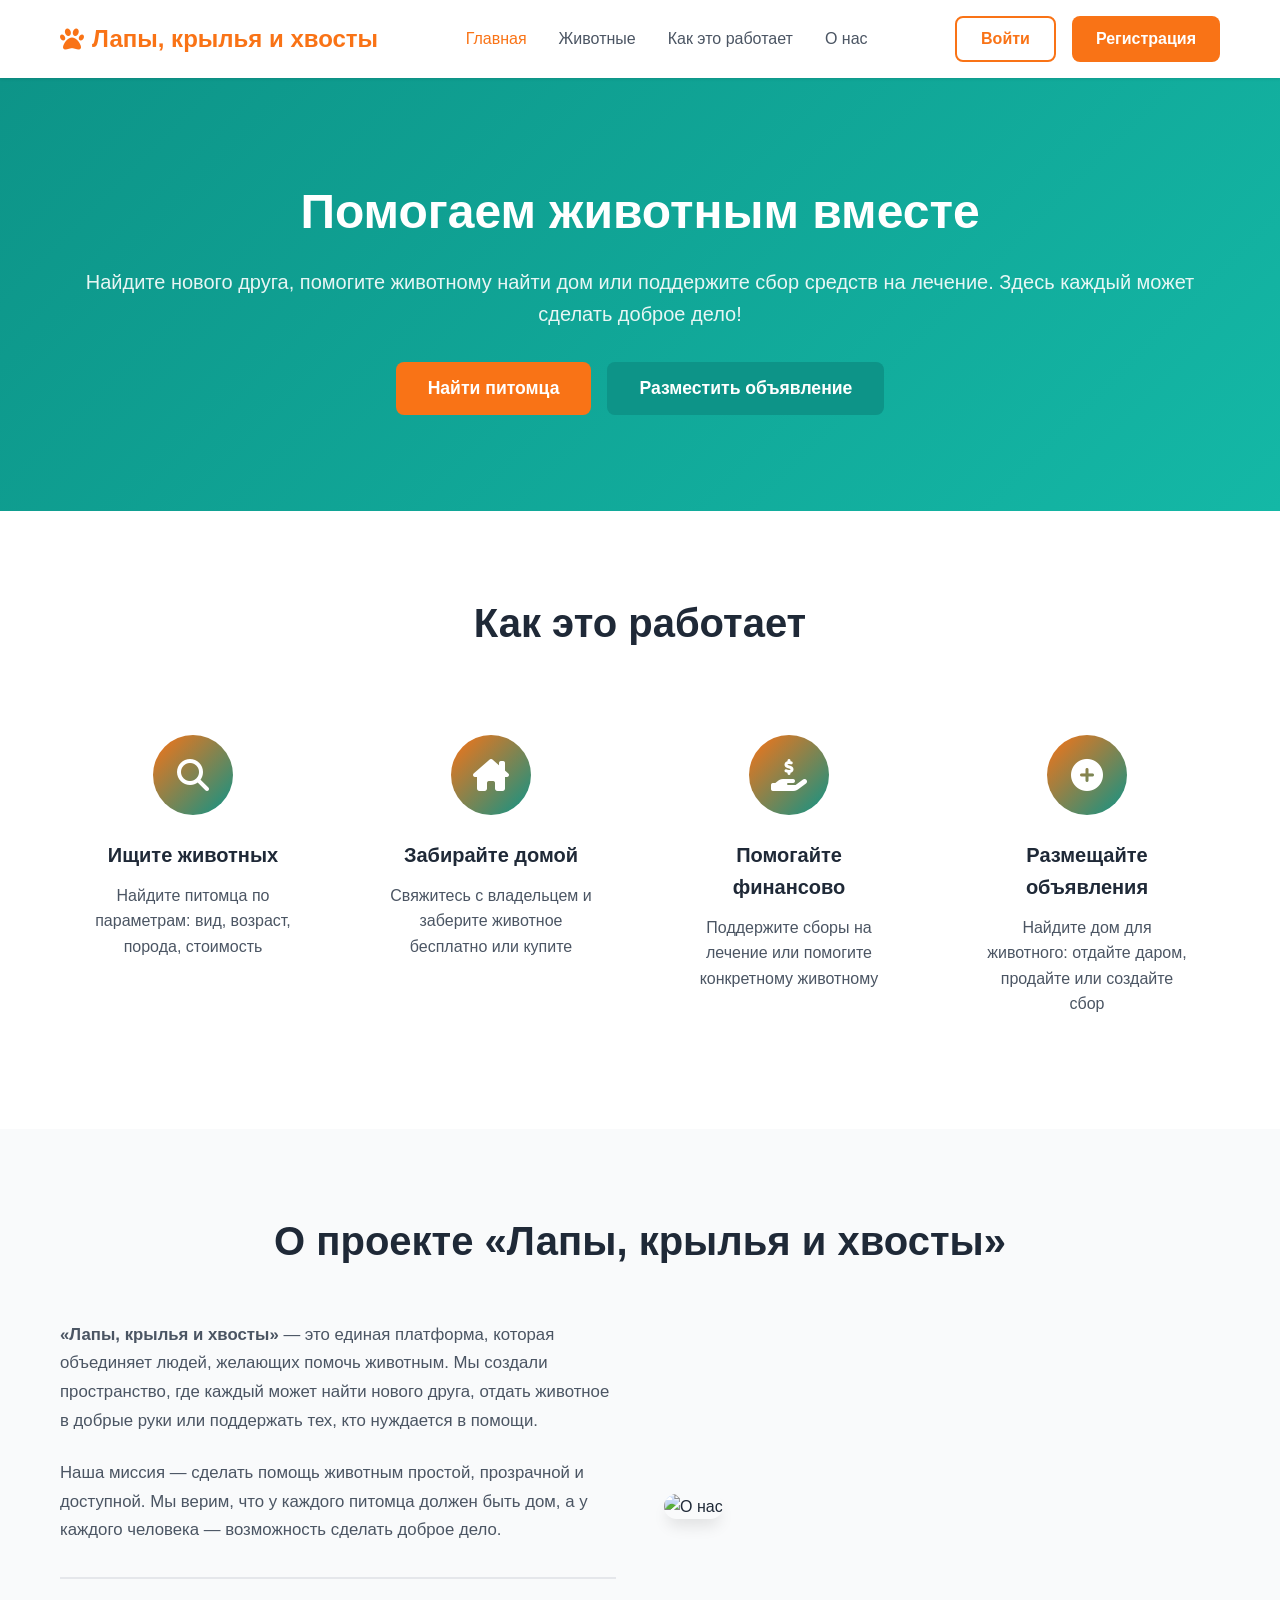
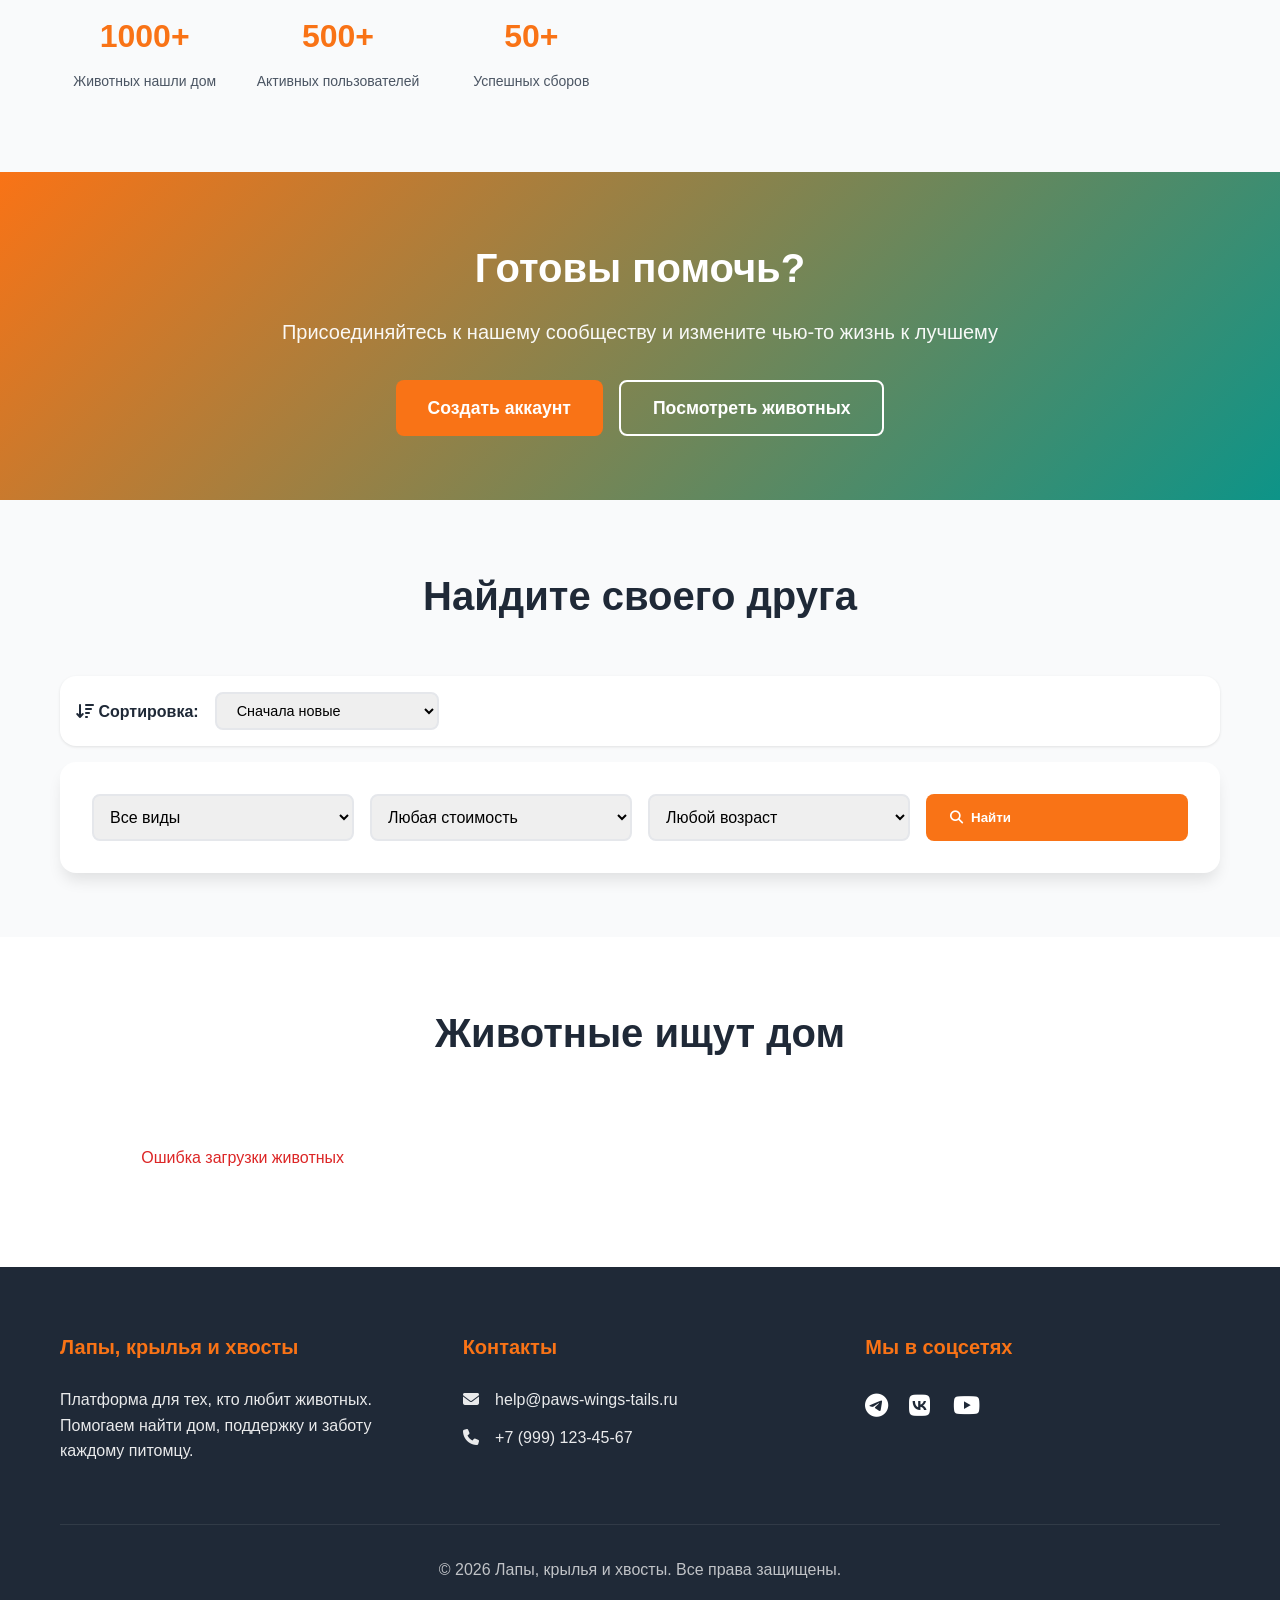
==== frontend/index.html @ 2840087b "4.0" ====
<!DOCTYPE html>
<html lang="ru">
<head>
    <meta charset="UTF-8">
    <meta name="viewport" content="width=device-width, initial-scale=1.0">
    <title>Лапы, крылья и хвосты — Помогаем животным вместе</title>
    <link rel="stylesheet" href="css/style.css">
    <link rel="stylesheet" href="https://cdnjs.cloudflare.com/ajax/libs/font-awesome/6.4.0/css/all.min.css">
</head>
<body>
    <!-- Навигация -->
<!-- Навигация -->
<nav class="navbar">
    <div class="container nav-container">
        <a href="index.html" class="logo">
            <i class="fa-solid fa-paw"></i>
            <span>Лапы, крылья и хвосты</span>
        </a>
        
        <div class="nav-links">
            <a href="#home" class="active">Главная</a>
            <a href="#animals">Животные</a>
            <a href="#how-it-works">Как это работает</a>
            <a href="#about">О нас</a>
        </div>
        
        <div class="nav-actions" id="navActions">
            <!-- Заполняется через JS в зависимости от авторизации -->
        </div>
        
        <button class="burger-menu" id="burgerMenu" onclick="toggleMobileNav()">
            <span></span>
            <span></span>
            <span></span>
        </button>
    </div>
    
    <!-- Мобильное меню -->
    <div class="mobile-nav" id="mobileNav">
        <a href="#home" onclick="closeMobileNav()">Главная</a>
        <a href="#animals" onclick="closeMobileNav()">Животные</a>
        <a href="#how-it-works" onclick="closeMobileNav()">Как это работает</a>
        <a href="#about" onclick="closeMobileNav()">О нас</a>
        <div id="mobileNavActions">
            <!-- Заполняется через JS -->
        </div>
    </div>
</nav>

    <!-- Hero секция -->
    <header class="hero" id="home">
        <div class="container">
            <div class="hero-content">
                <h1>Помогаем животным вместе</h1>
                <p>Найдите нового друга, помогите животному найти дом или поддержите сбор средств на лечение. Здесь каждый может сделать доброе дело!</p>
                <div class="hero-buttons">
                    <a href="#animals" class="btn btn-primary btn-lg">Найти питомца</a>
                    <a href="dashboard.html" class="btn btn-secondary btn-lg">Разместить объявление</a>
                </div>
            </div>
        </div>
    </header>

    <!-- Как это работает -->
        <!-- Как это работает -->
    <section class="how-it-works" id="how-it-works">
        <div class="container">
            <h2 class="section-title">Как это работает</h2>
            <div class="features-grid">
                <div class="feature-card">
                    <div class="feature-icon">
                        <i class="fa-solid fa-magnifying-glass"></i>
                    </div>
                    <h3>Ищите животных</h3>
                    <p>Найдите питомца по параметрам: вид, возраст, порода, стоимость</p>
                </div>
                <div class="feature-card">
                    <div class="feature-icon">
                        <i class="fa-solid fa-house-chimney"></i>
                    </div>
                    <h3>Забирайте домой</h3>
                    <p>Свяжитесь с владельцем и заберите животное бесплатно или купите</p>
                </div>
                <div class="feature-card">
                    <div class="feature-icon">
                        <i class="fa-solid fa-hand-holding-dollar"></i>
                    </div>
                    <h3>Помогайте финансово</h3>
                    <p>Поддержите сборы на лечение или помогите конкретному животному</p>
                </div>
                <div class="feature-card">
                    <div class="feature-icon">
                        <i class="fa-solid fa-circle-plus"></i>
                    </div>
                    <h3>Размещайте объявления</h3>
                    <p>Найдите дом для животного: отдайте даром, продайте или создайте сбор</p>
                </div>
            </div>
        </div>
    </section>

    <!-- Секция "О нас" -->
    <section class="about-section" id="about">
        <div class="container">
            <h2 class="section-title">О проекте «Лапы, крылья и хвосты»</h2>
            <div class="about-content">
                <div class="about-text">
                    <p>
                        <strong>«Лапы, крылья и хвосты»</strong> — это единая платформа, которая объединяет 
                        людей, желающих помочь животным. Мы создали пространство, где каждый может найти 
                        нового друга, отдать животное в добрые руки или поддержать тех, кто нуждается в помощи.
                    </p>
                    <p>
                        Наша миссия — сделать помощь животным простой, прозрачной и доступной. 
                        Мы верим, что у каждого питомца должен быть дом, а у каждого человека — 
                        возможность сделать доброе дело.
                    </p>
                    <div class="about-stats">
                        <div class="stat-item">
                            <div class="stat-number">1000+</div>
                            <div class="stat-label">Животных нашли дом</div>
                        </div>
                        <div class="stat-item">
                            <div class="stat-number">500+</div>
                            <div class="stat-label">Активных пользователей</div>
                        </div>
                        <div class="stat-item">
                            <div class="stat-number">50+</div>
                            <div class="stat-label">Успешных сборов</div>
                        </div>
                    </div>
                </div>
                <div class="about-image">
                    <img src="https://images.unsplash.com/photo-1450778869180-41d0601e046e?auto=format&fit=crop&w=600&q=80" alt="О нас">
                </div>
            </div>
        </div>
    </section>

    <!-- Секция призыва к действию -->
    <section class="cta-section">
        <div class="container">
            <h2>Готовы помочь?</h2>
            <p>Присоединяйтесь к нашему сообществу и измените чью-то жизнь к лучшему</p>
            <div class="cta-buttons">
                <a href="register.html" class="btn btn-primary btn-lg">Создать аккаунт</a>
                <a href="#animals" class="btn btn-outline btn-lg" style="border-color: white; color: white;">Посмотреть животных</a>
            </div>
        </div>
    </section>

    <!-- Поиск и фильтрация -->
        <!-- Поиск и фильтрация -->
    <section class="search-section">
        <div class="container">
            <h2 class="section-title">Найдите своего друга</h2>
            
            <!-- Сортировка -->
            <div class="sort-controls" style="background: white; padding: 1rem; border-radius: 1rem; box-shadow: var(--shadow); margin-bottom: 1rem;">
                <label for="animalSort"><i class="fa-solid fa-arrow-down-wide-short"></i> Сортировка:</label>
                <select id="animalSort" onchange="handleSortChange(event)">
                    <option value="newest">Сначала новые</option>
                    <option value="oldest">Сначала старые</option>
                    <option value="cheap">Сначала дешёвые</option>
                    <option value="expensive">Сначала дорогие</option>
                    <option value="young">Сначала молодые</option>
                    <option value="old">Сначала взрослые</option>
                    <option value="free">Только бесплатные</option>
                    <option value="sterilized">Только стерилизованные</option>
                </select>
            </div>
            
            <div class="search-box">
                <select id="animalType" class="form-control">
                    <option value="">Все виды</option>
                    <option value="Cat">Кошки</option>
                    <option value="Dog">Собаки</option>
                    <option value="Bird">Птицы</option>
                    <option value="Other">Другие</option>
                </select>
                <select id="animalPurpose" class="form-control">
                    <option value="">Любая стоимость</option>
                    <option value="free">Бесплатно</option>
                    <option value="sale">Продажа</option>
                </select>
                <select id="animalAge" class="form-control">
                    <option value="">Любой возраст</option>
                    <option value="0">До 1 года</option>
                    <option value="1">1-3 года</option>
                    <option value="3">3-7 лет</option>
                    <option value="7">Старше 7 лет</option>
                </select>
                <button onclick="filterAnimals()" class="btn btn-primary">
                    <i class="fa-solid fa-search"></i> Найти
                </button>
            </div>
        </div>
    </section>

    <!-- Каталог животных -->
    <section class="animals-section" id="animals">
        <div class="container">
            <h2 class="section-title">Животные ищут дом</h2>
            <div id="animalsGrid" class="animals-grid">
                <!-- Карточки будут добавлены через JS -->
            </div>
        </div>
    </section>

    <!-- Футер -->
    <footer class="footer" id="about">
        <div class="container">
            <div class="footer-grid">
                <div class="footer-col">
                    <h3>Лапы, крылья и хвосты</h3>
                    <p>Платформа для тех, кто любит животных. Помогаем найти дом, поддержку и заботу каждому питомцу.</p>
                </div>
                <div class="footer-col">
                    <h3>Контакты</h3>
                    <p><i class="fa-solid fa-envelope"></i> help@paws-wings-tails.ru</p>
                    <p><i class="fa-solid fa-phone"></i> +7 (999) 123-45-67</p>
                </div>
                <div class="footer-col">
                    <h3>Мы в соцсетях</h3>
                    <div class="social-links">
                        <a href="#"><i class="fa-brands fa-telegram"></i></a>
                        <a href="#"><i class="fa-brands fa-vk"></i></a>
                        <a href="#"><i class="fa-brands fa-youtube"></i></a>
                    </div>
                </div>
            </div>
            <div class="footer-bottom">
                <p>&copy; 2026 Лапы, крылья и хвосты. Все права защищены.</p>
            </div>
        </div>
    </footer>

    
    
    <!-- Модальное окно детальной карточки животного -->
<div id="animalModal" class="modal-overlay">
    <div class="modal-content" id="animalModalContent">
        <!-- Контент генерируется через JS -->
    </div>
</div>

    <script src="js/api.js"></script>
    <script src="js/app.js"></script>
</body>
</html>
---- frontend/css/style.css ----
/* Базовые стили */
* {
    margin: 0;
    padding: 0;
    box-sizing: border-box;
}

:root {
    --primary: #f97316;
    --primary-dark: #ea580c;
    --secondary: #0d9488;
    --secondary-dark: #0f766e;
    --gray-50: #f9fafb;
    --gray-100: #f3f4f6;
    --gray-200: #e5e7eb;
    --gray-600: #4b5563;
    --gray-800: #1f2937;
    --shadow: 0 1px 3px rgba(0,0,0,0.1);
    --shadow-lg: 0 10px 15px -3px rgba(0,0,0,0.1);
}

body {
    font-family: -apple-system, BlinkMacSystemFont, 'Segoe UI', Roboto, sans-serif;
    color: var(--gray-800);
    line-height: 1.6;
}

.container {
    max-width: 1200px;
    margin: 0 auto;
    padding: 0 20px;
}

/* Навигация */
.navbar {
    background: white;
    box-shadow: var(--shadow);
    position: sticky;
    top: 0;
    z-index: 100;
}

.nav-container {
    display: flex;
    justify-content: space-between;
    align-items: center;
    padding: 1rem 20px;
}

.logo {
    display: flex;
    align-items: center;
    gap: 0.5rem;
    font-size: 1.5rem;
    font-weight: bold;
    color: var(--primary);
    text-decoration: none;
    transition: opacity 0.3s;
}

.logo:hover {
    opacity: 0.8;
}

.nav-links {
    display: flex;
    gap: 2rem;
}

.nav-links a {
    text-decoration: none;
    color: var(--gray-600);
    font-weight: 500;
    transition: color 0.3s;
}

.nav-links a:hover,
.nav-links a.active {
    color: var(--primary);
}

.nav-actions {
    display: flex;
    gap: 1rem;
}

/* Кнопки */
.btn {
    padding: 0.5rem 1.5rem;
    border-radius: 0.5rem;
    font-weight: 600;
    text-decoration: none;
    border: none;
    cursor: pointer;
    transition: all 0.3s;
    display: inline-flex;
    align-items: center;
    gap: 0.5rem;
}

.btn-primary {
    background: var(--primary);
    color: white;
}

.btn-primary:hover {
    background: var(--primary-dark);
    transform: translateY(-1px);
}

.btn-secondary {
    background: var(--secondary);
    color: white;
}

.btn-secondary:hover {
    background: var(--secondary-dark);
}

.btn-outline {
    background: transparent;
    border: 2px solid var(--primary);
    color: var(--primary);
}

.btn-outline:hover {
    background: var(--primary);
    color: white;
}

.btn-lg {
    padding: 0.75rem 2rem;
    font-size: 1.1rem;
}

/* Hero секция */
.hero {
    background: linear-gradient(135deg, var(--secondary) 0%, #14b8a6 100%);
    color: white;
    padding: 6rem 0;
    text-align: center;
}

.hero h1 {
    font-size: 3rem;
    margin-bottom: 1rem;
    font-weight: 800;
}

.hero p {
    font-size: 1.25rem;
    margin-bottom: 2rem;
    opacity: 0.9;
}

.hero-buttons {
    display: flex;
    gap: 1rem;
    justify-content: center;
}

/* Как это работает */
.how-it-works {
    padding: 5rem 0;
    background: white;
}

.section-title {
    text-align: center;
    font-size: 2.5rem;
    margin-bottom: 3rem;
    color: var(--gray-800);
}

.features-grid {
    display: grid;
    grid-template-columns: repeat(auto-fit, minmax(250px, 1fr));
    gap: 2rem;
    margin-top: 3rem;
}

.feature-card {
    text-align: center;
    padding: 2rem;
    border-radius: 1rem;
    transition: transform 0.3s, box-shadow 0.3s;
}

.feature-card:hover {
    transform: translateY(-5px);
    box-shadow: var(--shadow-lg);
}

.feature-icon {
    width: 80px;
    height: 80px;
    background: linear-gradient(135deg, var(--primary) 0%, var(--secondary) 100%);
    border-radius: 50%;
    display: flex;
    align-items: center;
    justify-content: center;
    margin: 0 auto 1.5rem;
    color: white;
    font-size: 2rem;
}

.feature-card h3 {
    font-size: 1.25rem;
    margin-bottom: 0.75rem;
    color: var(--gray-800);
}

.feature-card p {
    color: var(--gray-600);
    line-height: 1.6;
}

/* Поиск */
.search-section {
    background: var(--gray-50);
    padding: 4rem 0;
}

.search-box {
    background: white;
    padding: 2rem;
    border-radius: 1rem;
    box-shadow: var(--shadow-lg);
    display: grid;
    grid-template-columns: repeat(auto-fit, minmax(200px, 1fr));
    gap: 1rem;
}

.form-control {
    padding: 0.75rem;
    border: 2px solid var(--gray-200);
    border-radius: 0.5rem;
    font-size: 1rem;
    outline: none;
    transition: border-color 0.3s;
}

.form-control:focus {
    border-color: var(--primary);
}

/* Каталог животных */
.animals-section {
    padding: 4rem 0;
    background: white;
}

.animals-grid {
    display: grid;
    grid-template-columns: repeat(auto-fill, minmax(300px, 1fr));
    gap: 2rem;
}

.animal-card {
    background: white;
    border-radius: 1rem;
    overflow: hidden;
    box-shadow: var(--shadow);
    transition: transform 0.3s, box-shadow 0.3s;
    cursor: pointer;
}

.animal-card:hover {
    transform: translateY(-5px);
    box-shadow: var(--shadow-lg);
}

.animal-image {
    width: 100%;
    height: 250px;
    object-fit: cover;
}

.animal-info {
    padding: 1.5rem;
}

.animal-header {
    display: flex;
    justify-content: space-between;
    align-items: start;
    margin-bottom: 0.5rem;
}

.animal-name {
    font-size: 1.5rem;
    font-weight: bold;
}

.animal-badge {
    background: var(--secondary);
    color: white;
    padding: 0.25rem 0.75rem;
    border-radius: 1rem;
    font-size: 0.875rem;
    font-weight: 600;
}

.animal-meta {
    color: var(--gray-600);
    margin-bottom: 0.5rem;
}

.animal-location {
    color: var(--gray-600);
    font-size: 0.875rem;
    margin: 0.5rem 0;
}

.animal-location i {
    margin-right: 0.25rem;
}

.animal-desc {
    color: var(--gray-600);
    margin-bottom: 1rem;
    line-height: 1.5;
}

.animal-actions {
    display: grid;
    grid-template-columns: 1fr 1fr;
    gap: 0.75rem;
}

.btn-adopt {
    background: var(--secondary);
    color: white;
    padding: 0.75rem;
    border: none;
    border-radius: 0.5rem;
    font-weight: 600;
    cursor: pointer;
    transition: background 0.3s;
    display: flex;
    align-items: center;
    justify-content: center;
    gap: 0.5rem;
}

.btn-adopt:hover {
    background: var(--secondary-dark);
}

.btn-donate {
    background: var(--gray-100);
    color: var(--gray-600);
    border: none;
    padding: 0.75rem;
    border-radius: 0.5rem;
    font-weight: 600;
    cursor: pointer;
    transition: all 0.3s;
    display: flex;
    align-items: center;
    justify-content: center;
}

.btn-donate:hover {
    background: #fee2e2;
    color: #dc2626;
}

/* Бейджи целей */
.purpose-badge {
    display: inline-block;
    padding: 0.375rem 0.875rem;
    border-radius: 1rem;
    font-size: 0.875rem;
    font-weight: 600;
    margin-top: 0.5rem;
}

.purpose-free {
    background: #d1fae5;
    color: #065f46;
}

.purpose-sale {
    background: #dbeafe;
    color: #1e40af;
}

.purpose-fundraising {
    background: #fef3c7;
    color: #92400e;
}

/* Футер */
.footer {
    background: var(--gray-800);
    color: white;
    padding: 4rem 0 2rem;
}

.footer-grid {
    display: grid;
    grid-template-columns: repeat(auto-fit, minmax(250px, 1fr));
    gap: 3rem;
    margin-bottom: 3rem;
}

.footer h3 {
    margin-bottom: 1.5rem;
    color: var(--primary);
    font-size: 1.25rem;
}

.footer p {
    margin-bottom: 0.75rem;
    opacity: 0.9;
    line-height: 1.6;
}

.footer i {
    margin-right: 0.5rem;
    width: 20px;
}

.social-links {
    display: flex;
    gap: 1rem;
}

.social-links a {
    color: white;
    font-size: 1.5rem;
    transition: color 0.3s, transform 0.3s;
}

.social-links a:hover {
    color: var(--primary);
    transform: translateY(-3px);
}

.footer-bottom {
    text-align: center;
    padding-top: 2rem;
    border-top: 1px solid rgba(255, 255, 255, 0.1);
    opacity: 0.8;
}

/* Dashboard стили */
.dashboard-body {
    background: var(--gray-100);
    height: 100vh;
    overflow: hidden;
}

.dashboard-container {
    display: flex;
    height: 100vh;
}

/* Sidebar */
.sidebar {
    width: 280px;
    background: white;
    box-shadow: var(--shadow);
    display: flex;
    flex-direction: column;
    flex-shrink: 0;
}

.sidebar-header {
    display: flex;
    align-items: center;
    gap: 0.75rem;
    font-size: 1.25rem;
    font-weight: bold;
    color: var(--primary);
    text-decoration: none;
    padding: 1.5rem;
    border-bottom: 2px solid var(--gray-100);
    transition: opacity 0.3s;
}

.sidebar-header:hover {
    opacity: 0.8;
}

.sidebar-nav {
    flex: 1;
    padding: 1rem;
    overflow-y: auto;
}

.nav-item {
    display: flex;
    align-items: center;
    gap: 0.75rem;
    padding: 0.875rem 1rem;
    margin-bottom: 0.5rem;
    border-radius: 0.5rem;
    cursor: pointer;
    transition: all 0.3s;
    text-decoration: none;
    color: var(--gray-600);
    font-weight: 500;
}

.nav-item:hover {
    background: var(--gray-100);
    color: var(--gray-800);
}

.nav-item.active {
    background: var(--primary);
    color: white;
}

.nav-item i {
    width: 24px;
    text-align: center;
}

.sidebar-footer {
    padding: 1rem;
    border-top: 1px solid var(--gray-200);
    background: var(--gray-50);
}

.user-info {
    display: flex;
    align-items: center;
    gap: 0.75rem;
}

.avatar {
    width: 40px;
    height: 40px;
    border-radius: 50%;
    background: var(--primary);
    color: white;
    display: flex;
    align-items: center;
    justify-content: center;
    font-weight: bold;
    font-size: 0.875rem;
}

.user-details {
    flex: 1;
}

.user-name {
    font-weight: 600;
    font-size: 0.875rem;
}

.user-role {
    font-size: 0.75rem;
    color: var(--gray-600);
}

/* Main content */
.main-content {
    flex: 1;
    display: flex;
    flex-direction: column;
    overflow: hidden;
}

.top-bar {
    background: white;
    padding: 1.5rem 2rem;
    box-shadow: var(--shadow);
    display: flex;
    justify-content: space-between;
    align-items: center;
    flex-shrink: 0;
}

.page-title {
    font-size: 1.875rem;
    font-weight: bold;
}

.top-actions {
    display: flex;
    align-items: center;
    gap: 1rem;
}

.icon-btn {
    position: relative;
    background: none;
    border: none;
    font-size: 1.25rem;
    color: var(--gray-600);
    cursor: pointer;
    padding: 0.5rem;
    border-radius: 0.5rem;
    transition: all 0.3s;
}

.icon-btn:hover {
    background: var(--gray-100);
    color: var(--primary);
}

.badge {
    position: absolute;
    top: 0;
    right: 0;
    background: red;
    color: white;
    font-size: 0.625rem;
    padding: 0.125rem 0.375rem;
    border-radius: 1rem;
    font-weight: bold;
}

.content {
    flex: 1;
    overflow-y: auto;
    padding: 2rem;
}

/* Карточки статистики */
.stats-grid {
    display: grid;
    grid-template-columns: repeat(auto-fit, minmax(250px, 1fr));
    gap: 1.5rem;
    margin-bottom: 2rem;
}

.stat-card {
    background: white;
    padding: 1.5rem;
    border-radius: 1rem;
    box-shadow: var(--shadow);
    border-left: 4px solid var(--primary);
}

.stat-card h3 {
    color: var(--gray-600);
    font-size: 0.875rem;
    margin-bottom: 0.5rem;
}

.stat-card .value {
    font-size: 2rem;
    font-weight: bold;
    color: var(--gray-800);
}

/* Карточки */
.card {
    background: white;
    border-radius: 1rem;
    box-shadow: var(--shadow);
    padding: 1.5rem;
    margin-bottom: 1.5rem;
}

.card-title {
    font-size: 1.25rem;
    font-weight: bold;
    margin-bottom: 1rem;
}

/* Таблицы */
.table {
    width: 100%;
    border-collapse: collapse;
}

.table th,
.table td {
    padding: 1rem;
    text-align: left;
    border-bottom: 1px solid var(--gray-200);
}

.table th {
    background: var(--gray-50);
    font-weight: 600;
    color: var(--gray-600);
    font-size: 0.875rem;
    text-transform: uppercase;
}

.table tr:hover {
    background: var(--gray-50);
}

.table-responsive {
    overflow-x: auto;
}

/* Бейджи статусов */
.badge-success {
    background: #d1fae5;
    color: #065f46;
    padding: 0.25rem 0.75rem;
    border-radius: 1rem;
    font-size: 0.875rem;
    font-weight: 600;
}

.badge-warning {
    background: #fef3c7;
    color: #92400e;
    padding: 0.25rem 0.75rem;
    border-radius: 1rem;
    font-size: 0.875rem;
    font-weight: 600;
}

.badge-info {
    background: #dbeafe;
    color: #1e40af;
    padding: 0.25rem 0.75rem;
    border-radius: 1rem;
    font-size: 0.875rem;
    font-weight: 600;
}

.badge-error {
    background: #fee2e2;
    color: #dc2626;
    padding: 0.25rem 0.75rem;
    border-radius: 1rem;
    font-size: 0.875rem;
    font-weight: 600;
}

.badge-secondary {
    background: #e5e7eb;
    color: #374151;
    padding: 0.25rem 0.75rem;
    border-radius: 1rem;
    font-size: 0.875rem;
    font-weight: 600;
}

/* Быстрые действия */
.quick-action-card {
    background: var(--gray-50);
    padding: 1.5rem;
    border-radius: 0.75rem;
    text-align: center;
    cursor: pointer;
    transition: all 0.3s;
    border: 2px solid transparent;
}

.quick-action-card:hover {
    background: white;
    border-color: var(--primary);
    transform: translateY(-2px);
    box-shadow: var(--shadow-lg);
}

.quick-action-card h3 {
    margin: 0.75rem 0 0.25rem;
    color: var(--gray-800);
}

.quick-action-card p {
    color: var(--gray-600);
    font-size: 0.875rem;
    margin: 0;
}

/* Модальное окно карточки животного */
.modal-overlay {
    position: fixed;
    top: 0;
    left: 0;
    right: 0;
    bottom: 0;
    background: rgba(0, 0, 0, 0.7);
    display: flex;
    align-items: center;
    justify-content: center;
    z-index: 1000;
    padding: 2rem;
    opacity: 0;
    visibility: hidden;
    transition: all 0.3s;
}

.modal-overlay.active {
    opacity: 1;
    visibility: visible;
}

.modal-content {
    background: white;
    border-radius: 1rem;
    max-width: 900px;
    width: 100%;
    max-height: 90vh;
    overflow-y: auto;
    position: relative;
    transform: scale(0.9);
    transition: transform 0.3s;
}

.modal-overlay.active .modal-content {
    transform: scale(1);
}

.modal-close {
    position: absolute;
    top: 1rem;
    right: 1rem;
    width: 40px;
    height: 40px;
    background: white;
    border: none;
    border-radius: 50%;
    font-size: 1.5rem;
    cursor: pointer;
    display: flex;
    align-items: center;
    justify-content: center;
    box-shadow: var(--shadow);
    z-index: 10;
    transition: all 0.3s;
}

.modal-close:hover {
    background: var(--gray-100);
    transform: rotate(90deg);
}

.animal-detail {
    display: grid;
    grid-template-columns: 1fr 1fr;
    gap: 0;
}

.animal-detail-image {
    position: relative;
    min-height: 500px;
}

.animal-detail-image img {
    width: 100%;
    height: 100%;
    object-fit: cover;
    border-radius: 1rem 0 0 1rem;
}

.animal-detail-purpose {
    position: absolute;
    top: 1.5rem;
    left: 1.5rem;
}

.animal-detail-info {
    padding: 2rem;
    display: flex;
    flex-direction: column;
}

.animal-detail-header {
    margin-bottom: 1.5rem;
}

.animal-detail-name {
    font-size: 2rem;
    font-weight: bold;
    margin-bottom: 0.5rem;
    color: var(--gray-800);
}

.animal-detail-meta {
    display: flex;
    flex-wrap: wrap;
    gap: 1rem;
    margin-bottom: 1rem;
}

.animal-detail-meta-item {
    display: flex;
    align-items: center;
    gap: 0.5rem;
    color: var(--gray-600);
    font-size: 0.95rem;
}

.animal-detail-meta-item i {
    color: var(--primary);
}

.animal-detail-section {
    margin-bottom: 1.5rem;
}

.animal-detail-section h3 {
    font-size: 1.125rem;
    font-weight: 600;
    margin-bottom: 0.75rem;
    color: var(--gray-800);
    display: flex;
    align-items: center;
    gap: 0.5rem;
}

.animal-detail-section h3 i {
    color: var(--primary);
}

.animal-detail-description {
    color: var(--gray-600);
    line-height: 1.7;
    font-size: 0.95rem;
}

.animal-detail-features {
    display: flex;
    flex-wrap: wrap;
    gap: 0.75rem;
}

.animal-detail-features .feature-item {
    flex: 1;
    min-width: 200px;
    display: flex;
    align-items: center;
    gap: 0.75rem;
    padding: 0.75rem;
    background: var(--gray-50);
    border-radius: 0.5rem;
    font-size: 0.875rem;
}

.feature-item i {
    color: var(--secondary);
    font-size: 1.25rem;
}

.feature-item .feature-label {
    color: var(--gray-600);
    font-size: 0.75rem;
}

.feature-item .feature-value {
    font-weight: 600;
    color: var(--gray-800);
}

.animal-detail-owner {
    background: var(--gray-50);
    padding: 1rem;
    border-radius: 0.75rem;
    margin-bottom: 1.5rem;
}

.owner-info {
    display: flex;
    align-items: center;
    gap: 1rem;
    margin-bottom: 0.75rem;
}

.owner-avatar {
    width: 50px;
    height: 50px;
    border-radius: 50%;
    background: var(--primary);
    color: white;
    display: flex;
    align-items: center;
    justify-content: center;
    font-weight: bold;
    font-size: 1.25rem;
}

.owner-details h4 {
    font-weight: 600;
    margin-bottom: 0.25rem;
}

.owner-details p {
    font-size: 0.875rem;
    color: var(--gray-600);
}

.owner-rating {
    display: flex;
    align-items: center;
    gap: 0.25rem;
    color: #fbbf24;
    font-size: 0.875rem;
}

.animal-detail-actions {
    display: grid;
    grid-template-columns: 1fr 1fr;
    gap: 0.75rem;
    margin-top: auto;
}

.btn-detail-primary {
    background: var(--primary);
    color: white;
    padding: 1rem;
    border: none;
    border-radius: 0.75rem;
    font-weight: 600;
    cursor: pointer;
    transition: all 0.3s;
    display: flex;
    align-items: center;
    justify-content: center;
    gap: 0.5rem;
    font-size: 1rem;
}

.btn-detail-primary:hover {
    background: var(--primary-dark);
    transform: translateY(-2px);
}

.btn-detail-secondary {
    background: white;
    color: var(--primary);
    border: 2px solid var(--primary);
    padding: 1rem;
    border-radius: 0.75rem;
    font-weight: 600;
    cursor: pointer;
    transition: all 0.3s;
    display: flex;
    align-items: center;
    justify-content: center;
    gap: 0.5rem;
    font-size: 1rem;
}

.btn-detail-secondary:hover {
    background: var(--primary);
    color: white;
}

.btn-detail-icon {
    background: var(--gray-100);
    color: var(--gray-600);
    border: none;
    padding: 1rem;
    border-radius: 0.75rem;
    cursor: pointer;
    transition: all 0.3s;
    display: flex;
    align-items: center;
    justify-content: center;
    font-size: 1.25rem;
}

.btn-detail-icon:hover {
    background: var(--gray-200);
    color: var(--primary);
}

.btn-detail-icon.active {
    background: #fee2e2;
    color: #dc2626;
}

/* Прогресс бар сбора в модалке */
.fundraising-progress {
    background: var(--gray-50);
    padding: 1rem;
    border-radius: 0.75rem;
    margin-bottom: 1.5rem;
}

.fundraising-header {
    display: flex;
    justify-content: space-between;
    margin-bottom: 0.75rem;
}

.fundraising-amount {
    font-weight: bold;
    color: var(--secondary);
    font-size: 1.125rem;
}

.fundraising-goal {
    color: var(--gray-600);
    font-size: 0.875rem;
}

.fundraising-bar {
    width: 100%;
    height: 10px;
    background: var(--gray-200);
    border-radius: 5px;
    overflow: hidden;
    margin-bottom: 0.5rem;
}

.fundraising-fill {
    height: 100%;
    background: linear-gradient(90deg, var(--secondary) 0%, #14b8a6 100%);
    border-radius: 5px;
    transition: width 0.5s;
}

.fundraising-percent {
    text-align: right;
    font-size: 0.875rem;
    font-weight: 600;
    color: var(--secondary);
}

/* Адаптивность */
@media (max-width: 768px) {
    .nav-links {
        display: none;
    }
    
    .hero h1 {
        font-size: 2rem;
    }
    
    .hero-buttons {
        flex-direction: column;
    }
    
    .search-box {
        grid-template-columns: 1fr;
    }
    
    .features-grid {
        grid-template-columns: 1fr;
    }
    
    .dashboard-container {
        flex-direction: column;
    }
    
    .sidebar {
        width: 100%;
        height: auto;
        max-height: 50vh;
        overflow-y: auto;
    }
    
    .stats-grid {
        grid-template-columns: 1fr;
    }
    
    .modal-overlay {
        padding: 1rem;
    }
    
    .animal-detail {
        grid-template-columns: 1fr;
    }
    
    .animal-detail-image {
        min-height: 300px;
    }
    
    .animal-detail-image img {
        border-radius: 1rem 1rem 0 0;
    }
    
    .animal-detail-info {
        padding: 1.5rem;
    }
    
    .animal-detail-name {
        font-size: 1.5rem;
    }
    
    .animal-detail-actions {
        grid-template-columns: 1fr;
    }
}

/* ==================== МОБИЛЬНАЯ АДАПТАЦИЯ ==================== */

/* Бургер-меню для главной страницы */
.burger-menu {
    display: none;
    flex-direction: column;
    gap: 5px;
    cursor: pointer;
    padding: 0.5rem;
    background: none;
    border: none;
}

.burger-menu span {
    width: 25px;
    height: 3px;
    background: var(--gray-800);
    border-radius: 3px;
    transition: all 0.3s;
}

.burger-menu.active span:nth-child(1) {
    transform: rotate(45deg) translate(5px, 5px);
}

.burger-menu.active span:nth-child(2) {
    opacity: 0;
}

.burger-menu.active span:nth-child(3) {
    transform: rotate(-45deg) translate(7px, -6px);
}

.mobile-nav {
    display: none;
    position: fixed;
    top: 70px;
    left: 0;
    right: 0;
    background: white;
    box-shadow: var(--shadow-lg);
    padding: 1rem;
    z-index: 99;
    flex-direction: column;
    gap: 0.5rem;
}

.mobile-nav.active {
    display: flex;
}

.mobile-nav a {
    padding: 1rem;
    text-decoration: none;
    color: var(--gray-800);
    font-weight: 500;
    border-radius: 0.5rem;
    transition: background 0.3s;
}

.mobile-nav a:hover {
    background: var(--gray-100);
}

.mobile-nav .btn {
    margin-top: 0.5rem;
    justify-content: center;
}

/* Нижняя навигация для dashboard */
.bottom-nav {
    display: none;
    position: fixed;
    bottom: 0;
    left: 0;
    right: 0;
    background: white;
    box-shadow: 0 -2px 10px rgba(0,0,0,0.1);
    padding: 0.5rem;
    z-index: 100;
    justify-content: space-around;
}

.bottom-nav-item {
    display: flex;
    flex-direction: column;
    align-items: center;
    gap: 0.25rem;
    padding: 0.5rem;
    text-decoration: none;
    color: var(--gray-600);
    font-size: 0.7rem;
    transition: color 0.3s;
    flex: 1;
}

.bottom-nav-item i {
    font-size: 1.25rem;
}

.bottom-nav-item.active {
    color: var(--primary);
}

.bottom-nav-item:hover {
    color: var(--primary);
}

/* Мобильные стили для dashboard */
.mobile-header {
    display: none;
}

/* Планшеты (768px - 1024px) */
@media (max-width: 1024px) {
    .sidebar {
        width: 240px;
    }
    
    .animal-detail {
        grid-template-columns: 1fr;
    }
    
    .animal-detail-image {
        min-height: 350px;
    }
    
    .animal-detail-image img {
        border-radius: 1rem 1rem 0 0;
    }
}

/* Мобильные устройства (до 768px) */
@media (max-width: 768px) {
    /* Главная страница */
    .burger-menu {
        display: flex;
    }
    
    .nav-links,
    .nav-actions {
        display: none;
    }
    
    .hero {
        padding: 3rem 0;
    }
    
    .hero h1 {
        font-size: 1.75rem;
        line-height: 1.2;
    }
    
    .hero p {
        font-size: 1rem;
        margin-bottom: 1.5rem;
    }
    
    .hero-buttons {
        flex-direction: column;
        gap: 0.75rem;
    }
    
    .btn-lg {
        padding: 0.75rem 1.5rem;
        font-size: 1rem;
    }
    
    .section-title {
        font-size: 1.75rem;
        margin-bottom: 2rem;
    }
    
    .how-it-works {
        padding: 3rem 0;
    }
    
    .feature-icon {
        width: 60px;
        height: 60px;
        font-size: 1.5rem;
    }
    
    .search-section {
        padding: 2rem 0;
    }
    
    .search-box {
        grid-template-columns: 1fr;
        padding: 1rem;
    }
    
    .animals-section {
        padding: 2rem 0;
    }
    
    .animals-grid {
        grid-template-columns: 1fr;
        gap: 1rem;
    }
    
    .animal-image {
        height: 200px;
    }
    
    .animal-info {
        padding: 1rem;
    }
    
    .animal-name {
        font-size: 1.25rem;
    }
    
    .footer {
        padding: 2rem 0 1rem;
    }
    
    .footer-grid {
        grid-template-columns: 1fr;
        gap: 2rem;
        margin-bottom: 2rem;
    }
    
    /* Dashboard */
    .dashboard-body {
        height: auto;
        overflow: auto;
        padding-bottom: 80px;
    }
    
    .dashboard-container {
        flex-direction: column;
        height: auto;
    }
    
    .sidebar {
        display: none;
    }
    
    .mobile-header {
        display: flex;
        align-items: center;
        justify-content: space-between;
        padding: 1rem;
        background: white;
        box-shadow: var(--shadow);
        position: sticky;
        top: 0;
        z-index: 50;
    }
    
    .mobile-header .logo {
        font-size: 1.25rem;
    }
    
    .mobile-header .icon-btn {
        position: relative;
    }
    
    .main-content {
        overflow: visible;
    }
    
    .top-bar {
        display: none;
    }
    
    .content {
        padding: 1rem;
    }
    
    .bottom-nav {
        display: flex;
    }
    
    .stats-grid {
        grid-template-columns: repeat(2, 1fr);
        gap: 0.75rem;
    }
    
    .stat-card {
        padding: 1rem;
    }
    
    .stat-card h3 {
        font-size: 0.75rem;
    }
    
    .stat-card .value {
        font-size: 1.5rem;
    }
    
    .card {
        padding: 1rem;
        margin-bottom: 1rem;
    }
    
    .card-title {
        font-size: 1.125rem;
    }
    
    .table th,
    .table td {
        padding: 0.75rem 0.5rem;
        font-size: 0.875rem;
    }
    
    .quick-action-card {
        padding: 1rem;
    }
    
    .quick-action-card i {
        font-size: 1.5rem !important;
    }
    
    .quick-action-card h3 {
        font-size: 1rem;
    }
    
    /* Модальное окно */
    .modal-overlay {
        padding: 0;
        align-items: flex-end;
    }
    
    .modal-content {
        max-height: 95vh;
        border-radius: 1rem 1rem 0 0;
        transform: translateY(100%);
    }
    
    .modal-overlay.active .modal-content {
        transform: translateY(0);
    }
    
    .animal-detail-image {
        min-height: 250px;
    }
    
    .animal-detail-info {
        padding: 1rem;
    }
    
    .animal-detail-name {
        font-size: 1.5rem;
    }
    
    .animal-detail-meta {
        gap: 0.5rem;
    }
    
    .animal-detail-meta-item {
        font-size: 0.875rem;
    }
    
    .animal-detail-features {
        flex-direction: column;
    }
    
    .animal-detail-features .feature-item {
        min-width: 100%;
    }
    
    .animal-detail-actions {
        grid-template-columns: 1fr 1fr;
        gap: 0.5rem;
    }
    
    .btn-detail-primary,
    .btn-detail-secondary,
    .btn-detail-icon {
        padding: 0.75rem;
        font-size: 0.875rem;
    }
    
    .owner-avatar {
        width: 40px;
        height: 40px;
        font-size: 1rem;
    }
}

/* Очень маленькие экраны (до 480px) */
@media (max-width: 480px) {
    .hero h1 {
        font-size: 1.5rem;
    }
    
    .section-title {
        font-size: 1.5rem;
    }
    
    .animal-detail-actions {
        grid-template-columns: 1fr;
    }
    
    .btn-detail-icon {
        display: none;
    }
    
    .stats-grid {
        grid-template-columns: 1fr;
    }
    
    .bottom-nav-item {
        font-size: 0.65rem;
        padding: 0.25rem;
    }
    
    .bottom-nav-item i {
        font-size: 1.125rem;
    }
}

/* Горизонтальная ориентация на мобильных */
@media (max-height: 500px) and (orientation: landscape) {
    .modal-overlay {
        align-items: center;
    }
    
    .modal-content {
        max-height: 90vh;
        border-radius: 1rem;
    }
    
    .animal-detail-image {
        min-height: 200px;
    }
}

/* Стили для форм */
.form-group {
    margin-bottom: 1.25rem;
}

.form-group label {
    display: block;
    margin-bottom: 0.5rem;
    font-weight: 600;
    color: var(--gray-800);
    font-size: 0.875rem;
}

.form-group input,
.form-group select,
.form-group textarea {
    width: 100%;
    padding: 0.75rem;
    border: 2px solid var(--gray-200);
    border-radius: 0.5rem;
    font-size: 1rem;
    transition: border-color 0.3s;
    font-family: inherit;
}

.form-group input:focus,
.form-group select:focus,
.form-group textarea:focus {
    outline: none;
    border-color: var(--primary);
}

.form-group input[type="checkbox"] {
    width: auto;
    margin-right: 0.5rem;
}

/* Секция "О нас" */
.about-section {
    padding: 5rem 0;
    background: var(--gray-50);
}

.about-content {
    display: grid;
    grid-template-columns: 1fr 1fr;
    gap: 3rem;
    align-items: center;
}

.about-text p {
    margin-bottom: 1.5rem;
    font-size: 1.05rem;
    line-height: 1.7;
    color: var(--gray-600);
}

.about-stats {
    display: grid;
    grid-template-columns: repeat(3, 1fr);
    gap: 1.5rem;
    margin-top: 2rem;
    padding-top: 2rem;
    border-top: 2px solid var(--gray-200);
}

.stat-item {
    text-align: center;
}

.stat-number {
    font-size: 2rem;
    font-weight: bold;
    color: var(--primary);
    margin-bottom: 0.5rem;
}

.stat-label {
    font-size: 0.875rem;
    color: var(--gray-600);
}

.about-image img {
    width: 100%;
    border-radius: 1rem;
    box-shadow: var(--shadow-lg);
}

/* CTA секция */
.cta-section {
    background: linear-gradient(135deg, var(--primary) 0%, var(--secondary) 100%);
    color: white;
    padding: 4rem 0;
    text-align: center;
}

.cta-section h2 {
    font-size: 2.5rem;
    margin-bottom: 1rem;
}

.cta-section p {
    font-size: 1.25rem;
    margin-bottom: 2rem;
    opacity: 0.95;
}

.cta-buttons {
    display: flex;
    gap: 1rem;
    justify-content: center;
    flex-wrap: wrap;
}

/* Карточка владельца */
.owner-card {
    background: var(--gray-50);
    padding: 1rem;
    border-radius: 0.75rem;
    margin-bottom: 1.5rem;
    cursor: pointer;
    transition: all 0.3s;
    text-decoration: none;
    color: inherit;
    display: block;
}

.owner-card:hover {
    background: var(--gray-100);
    transform: translateY(-2px);
}

/* Поле суммы пожертвования */
.donate-input-group {
    display: flex;
    gap: 0.5rem;
    margin-top: 1rem;
}

.donate-input-group input {
    flex: 1;
    padding: 0.75rem;
    border: 2px solid var(--gray-200);
    border-radius: 0.5rem;
    font-size: 1rem;
}

.donate-input-group input:focus {
    outline: none;
    border-color: var(--primary);
}

.donate-input-group button {
    padding: 0.75rem 1.5rem;
    white-space: nowrap;
}

/* Быстрые суммы */
.quick-amounts {
    display: flex;
    gap: 0.5rem;
    margin-top: 0.5rem;
    flex-wrap: wrap;
}

.quick-amount-btn {
    padding: 0.375rem 0.75rem;
    background: var(--gray-100);
    border: 1px solid var(--gray-200);
    border-radius: 0.5rem;
    cursor: pointer;
    font-size: 0.875rem;
    transition: all 0.3s;
}

.quick-amount-btn:hover {
    background: var(--primary);
    color: white;
    border-color: var(--primary);
}

/* Карточка сбора */
.fundraiser-card {
    background: white;
    border-radius: 1rem;
    overflow: hidden;
    box-shadow: var(--shadow);
    transition: transform 0.3s, box-shadow 0.3s;
}

.fundraiser-card:hover {
    transform: translateY(-5px);
    box-shadow: var(--shadow-lg);
}

.fundraiser-image {
    width: 100%;
    height: 200px;
    object-fit: cover;
}

.fundraiser-info {
    padding: 1.5rem;
}

.fundraiser-title {
    font-size: 1.25rem;
    font-weight: bold;
    margin-bottom: 0.5rem;
}

.fundraiser-desc {
    color: var(--gray-600);
    font-size: 0.9rem;
    margin-bottom: 1rem;
    line-height: 1.5;
}

.fundraiser-progress {
    margin-bottom: 1rem;
}

.fundraiser-meta {
    display: flex;
    justify-content: space-between;
    font-size: 0.875rem;
    margin-bottom: 0.5rem;
}

.fundraiser-animal-link {
    display: inline-block;
    margin-top: 0.5rem;
    color: var(--secondary);
    font-size: 0.875rem;
    text-decoration: none;
}

.fundraiser-animal-link:hover {
    text-decoration: underline;
}

/* Сортировка */
.sort-controls {
    display: flex;
    gap: 1rem;
    margin-bottom: 1.5rem;
    flex-wrap: wrap;
    align-items: center;
}

.sort-controls label {
    font-weight: 600;
    color: var(--gray-800);
}

.sort-controls select {
    padding: 0.5rem 1rem;
    border: 2px solid var(--gray-200);
    border-radius: 0.5rem;
    font-size: 0.9rem;
    cursor: pointer;
}

.sort-controls select:focus {
    outline: none;
    border-color: var(--primary);
}

/* Адаптивность */
@media (max-width: 768px) {
    .about-content {
        grid-template-columns: 1fr;
    }
    
    .about-stats {
        grid-template-columns: 1fr;
    }
    
    .cta-section h2 {
        font-size: 1.75rem;
    }
    
    .donate-input-group {
        flex-direction: column;
    }
}
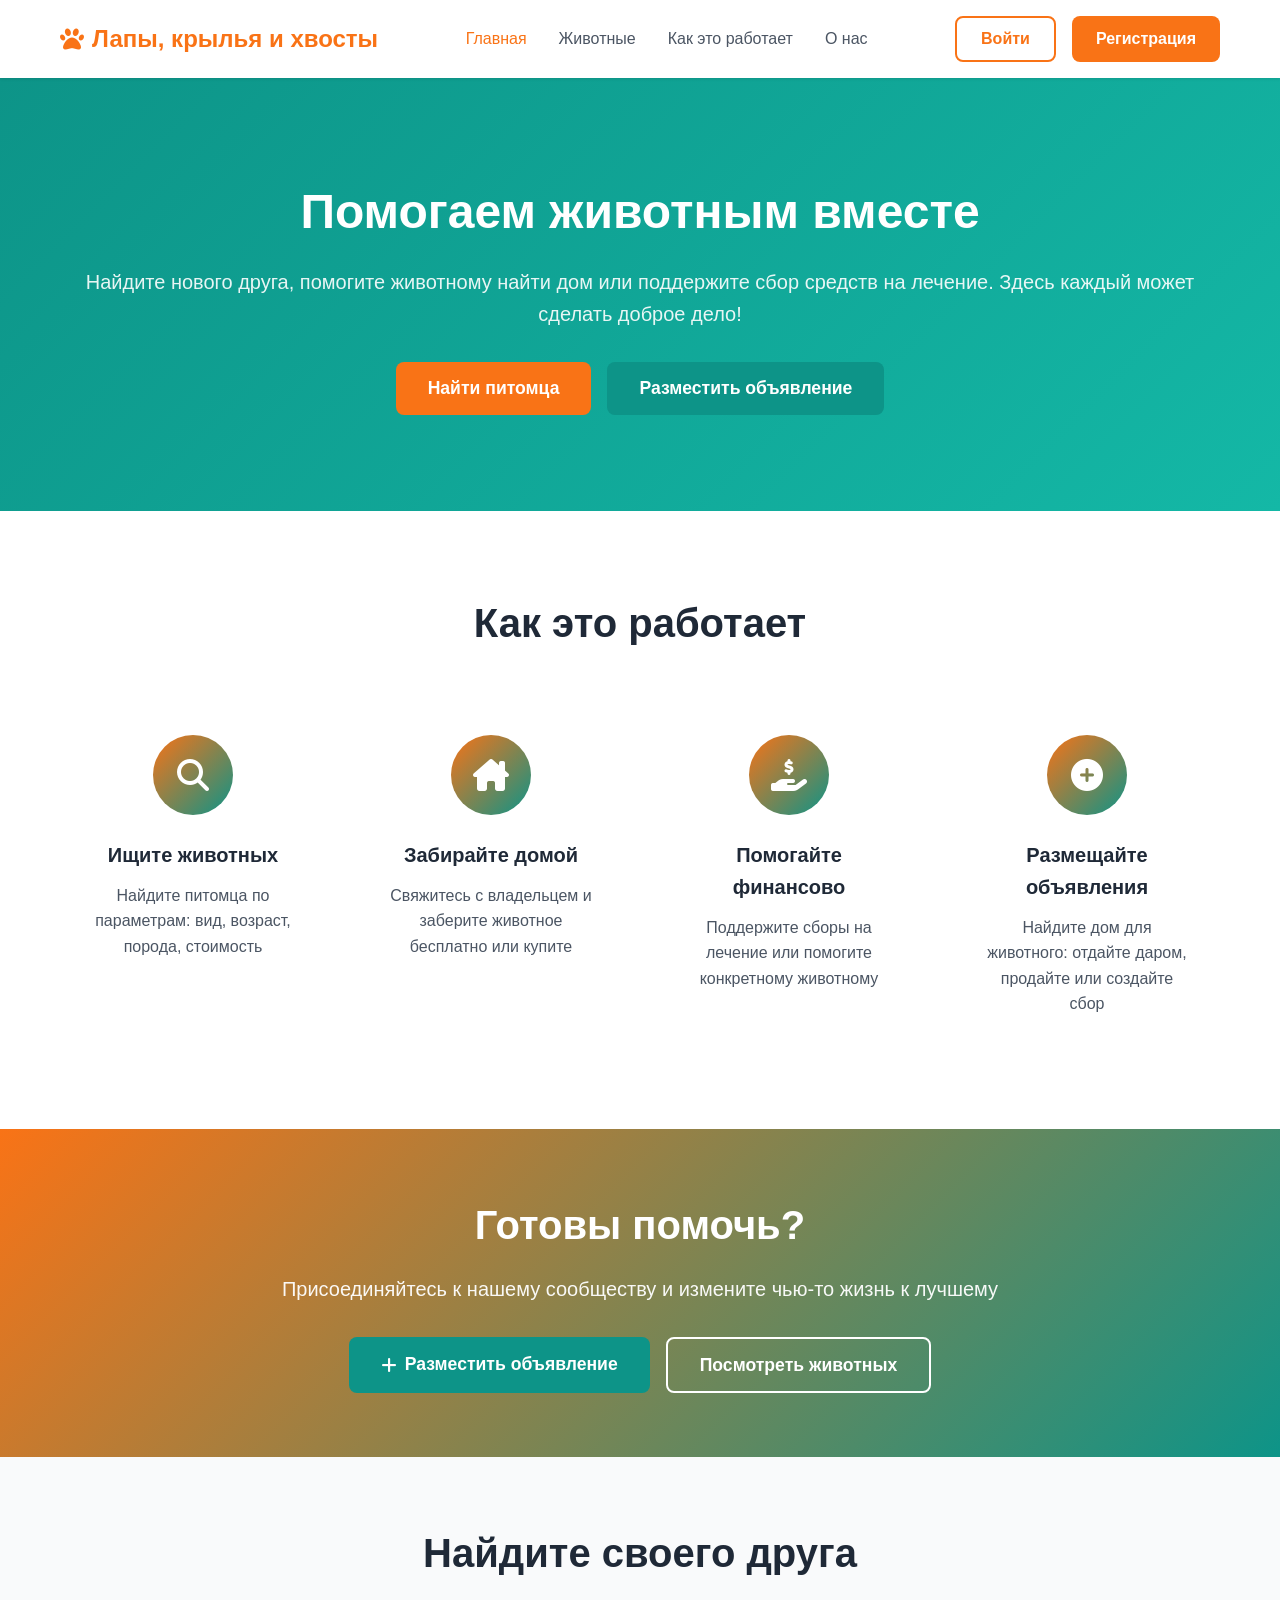
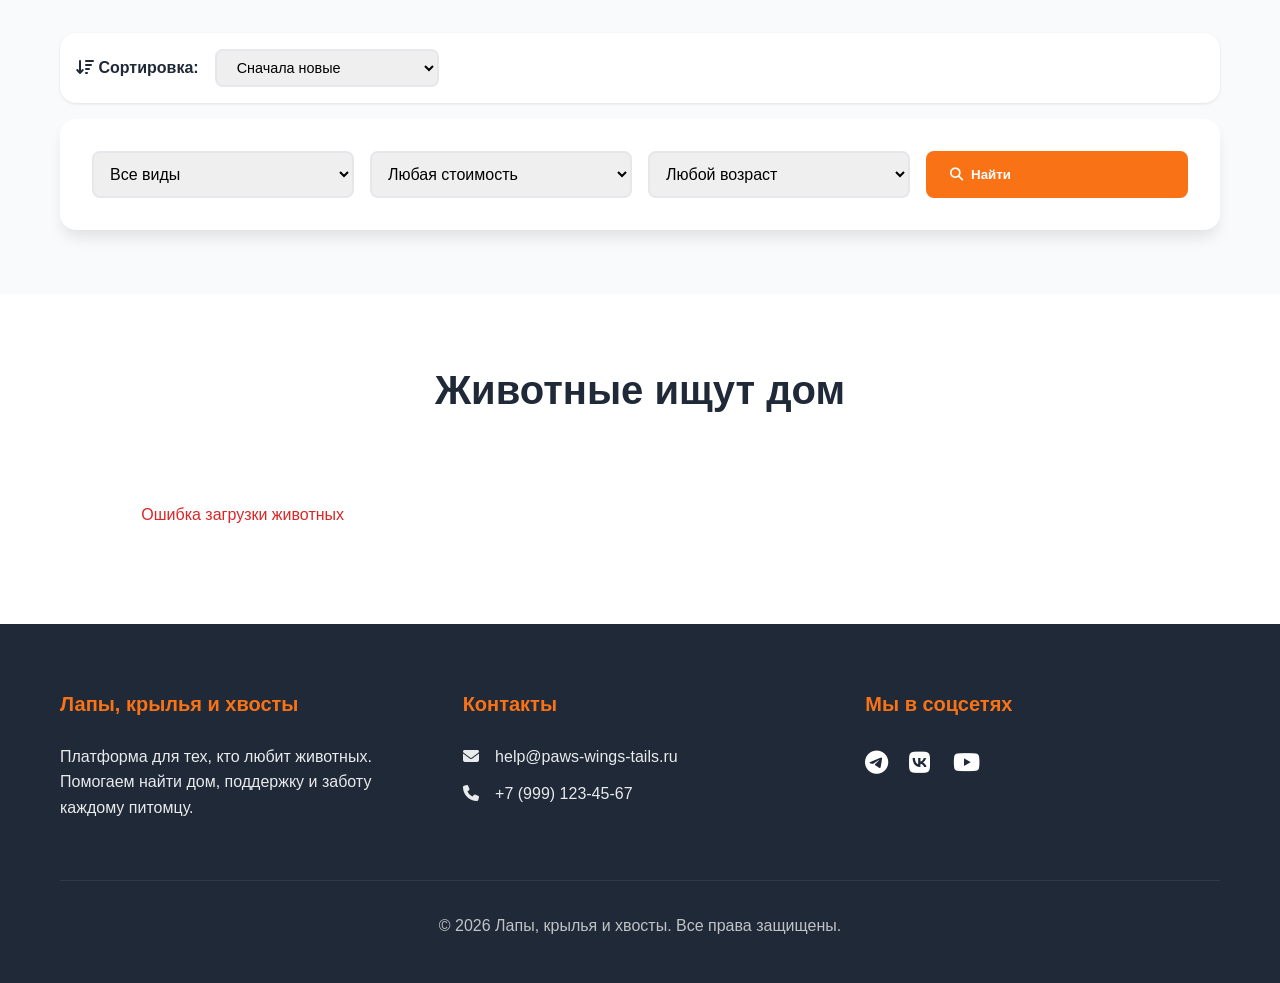
==== commit 56dfa561: "4.2" ====
--- a/frontend/index.html
+++ b/frontend/index.html
@@ -99,43 +99,6 @@
         </div>
     </section>
 
-    <!-- Секция "О нас" -->
-    <section class="about-section" id="about">
-        <div class="container">
-            <h2 class="section-title">О проекте «Лапы, крылья и хвосты»</h2>
-            <div class="about-content">
-                <div class="about-text">
-                    <p>
-                        <strong>«Лапы, крылья и хвосты»</strong> — это единая платформа, которая объединяет 
-                        людей, желающих помочь животным. Мы создали пространство, где каждый может найти 
-                        нового друга, отдать животное в добрые руки или поддержать тех, кто нуждается в помощи.
-                    </p>
-                    <p>
-                        Наша миссия — сделать помощь животным простой, прозрачной и доступной. 
-                        Мы верим, что у каждого питомца должен быть дом, а у каждого человека — 
-                        возможность сделать доброе дело.
-                    </p>
-                    <div class="about-stats">
-                        <div class="stat-item">
-                            <div class="stat-number">1000+</div>
-                            <div class="stat-label">Животных нашли дом</div>
-                        </div>
-                        <div class="stat-item">
-                            <div class="stat-number">500+</div>
-                            <div class="stat-label">Активных пользователей</div>
-                        </div>
-                        <div class="stat-item">
-                            <div class="stat-number">50+</div>
-                            <div class="stat-label">Успешных сборов</div>
-                        </div>
-                    </div>
-                </div>
-                <div class="about-image">
-                    <img src="https://images.unsplash.com/photo-1450778869180-41d0601e046e?auto=format&fit=crop&w=600&q=80" alt="О нас">
-                </div>
-            </div>
-        </div>
-    </section>
 
     <!-- Секция призыва к действию -->
     <section class="cta-section">
@@ -143,7 +106,9 @@
             <h2>Готовы помочь?</h2>
             <p>Присоединяйтесь к нашему сообществу и измените чью-то жизнь к лучшему</p>
             <div class="cta-buttons">
-                <a href="register.html" class="btn btn-primary btn-lg">Создать аккаунт</a>
+                <button onclick="handlePostAdClick()" class="btn btn-secondary btn-lg">
+                    <i class="fa-solid fa-plus"></i> Разместить объявление
+                </button>
                 <a href="#animals" class="btn btn-outline btn-lg" style="border-color: white; color: white;">Посмотреть животных</a>
             </div>
         </div>
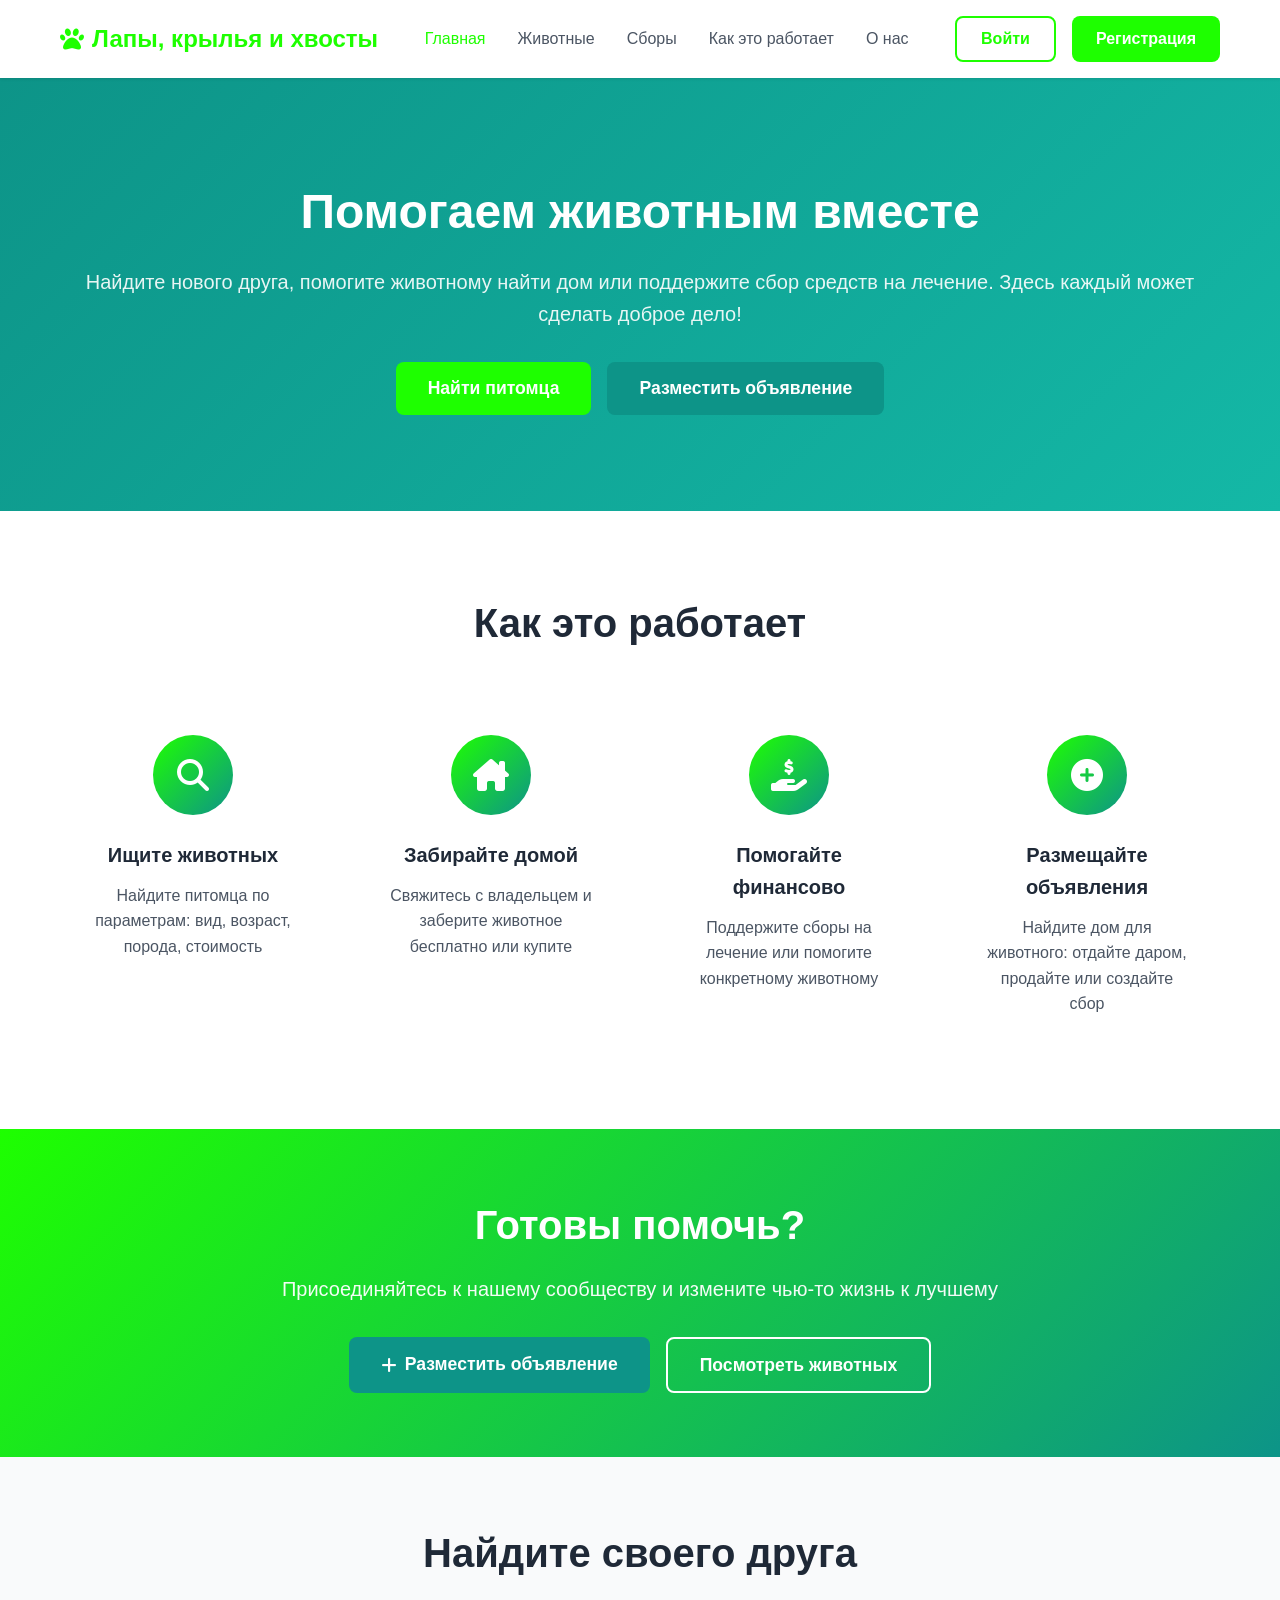
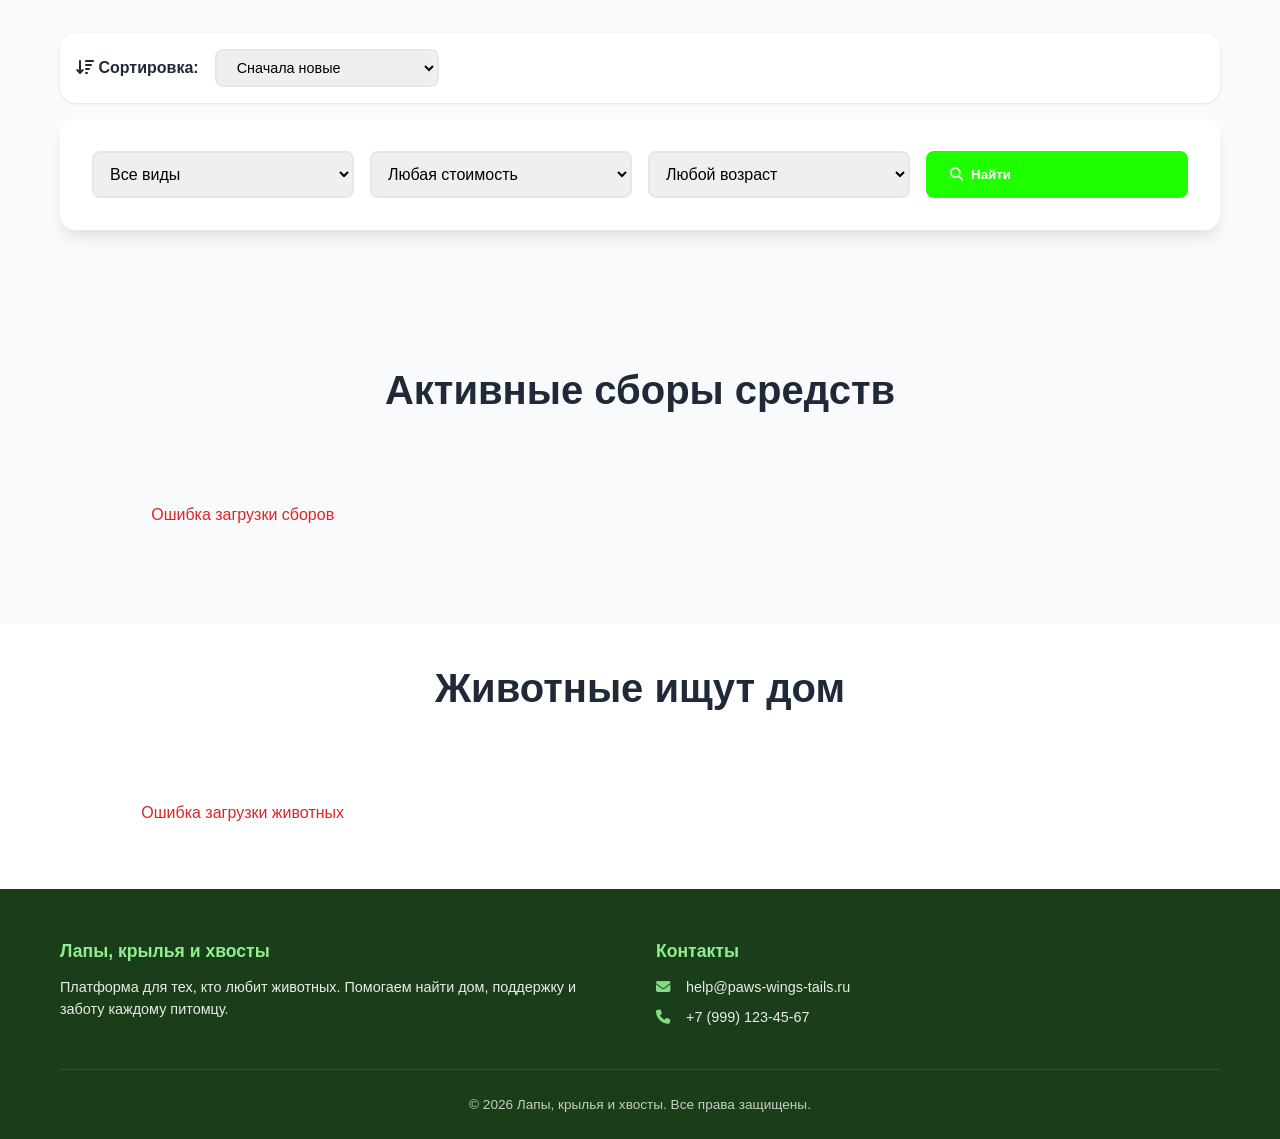
==== commit 2d8fa5eb: "4.3" ====
--- a/frontend/index.html
+++ b/frontend/index.html
@@ -17,12 +17,13 @@
             <span>Лапы, крылья и хвосты</span>
         </a>
         
-        <div class="nav-links">
-            <a href="#home" class="active">Главная</a>
-            <a href="#animals">Животные</a>
-            <a href="#how-it-works">Как это работает</a>
-            <a href="#about">О нас</a>
-        </div>
+    <div class="nav-links">
+         <a href="#home" class="active">Главная</a>
+         <a href="#animals">Животные</a>
+         <a href="#fundraisers">Сборы</a>
+         <a href="#how-it-works">Как это работает</a>
+         <a href="#about">О нас</a>
+    </div>
         
         <div class="nav-actions" id="navActions">
             <!-- Заполняется через JS в зависимости от авторизации -->
@@ -162,6 +163,16 @@
         </div>
     </section>
 
+    <!-- Секция активных сборов -->
+<section class="fundraisers-section" id="fundraisers">
+    <div class="container">
+        <h2 class="section-title">Активные сборы средств</h2>
+        <div id="fundraisersGrid" class="animals-grid" style="grid-template-columns: repeat(auto-fill, minmax(320px, 1fr));">
+            <p style="text-align: center; padding: 2rem;"><i class="fa-solid fa-spinner fa-spin"></i> Загрузка...</p>
+        </div>
+    </div>
+</section>
+
     <!-- Каталог животных -->
     <section class="animals-section" id="animals">
         <div class="container">
@@ -172,33 +183,25 @@
         </div>
     </section>
 
-    <!-- Футер -->
-    <footer class="footer" id="about">
-        <div class="container">
-            <div class="footer-grid">
-                <div class="footer-col">
-                    <h3>Лапы, крылья и хвосты</h3>
-                    <p>Платформа для тех, кто любит животных. Помогаем найти дом, поддержку и заботу каждому питомцу.</p>
-                </div>
-                <div class="footer-col">
-                    <h3>Контакты</h3>
-                    <p><i class="fa-solid fa-envelope"></i> help@paws-wings-tails.ru</p>
-                    <p><i class="fa-solid fa-phone"></i> +7 (999) 123-45-67</p>
-                </div>
-                <div class="footer-col">
-                    <h3>Мы в соцсетях</h3>
-                    <div class="social-links">
-                        <a href="#"><i class="fa-brands fa-telegram"></i></a>
-                        <a href="#"><i class="fa-brands fa-vk"></i></a>
-                        <a href="#"><i class="fa-brands fa-youtube"></i></a>
-                    </div>
-                </div>
-            </div>
-            <div class="footer-bottom">
-                <p>&copy; 2026 Лапы, крылья и хвосты. Все права защищены.</p>
-            </div>
-        </div>
-    </footer>
+    
+<footer class="simple-footer">
+    <div class="container">
+        <div class="footer-grid">
+            <div class="footer-col">
+                <h3>Лапы, крылья и хвосты</h3>
+                <p>Платформа для тех, кто любит животных. Помогаем найти дом, поддержку и заботу каждому питомцу.</p>
+            </div>
+            <div class="footer-col">
+                <h3>Контакты</h3>
+                <p><i class="fa-solid fa-envelope"></i> help@paws-wings-tails.ru</p>
+                <p><i class="fa-solid fa-phone"></i> +7 (999) 123-45-67</p>
+            </div>
+        </div>
+        <div class="footer-bottom">
+            <p>&copy; 2026 Лапы, крылья и хвосты. Все права защищены.</p>
+        </div>
+    </div>
+</footer>
 
     
     
--- a/frontend/css/style.css
+++ b/frontend/css/style.css
@@ -5,9 +5,78 @@
     box-sizing: border-box;
 }
 
+/* ==================== ФОНОВОЕ ИЗОБРАЖЕНИЕ ==================== */
+
+body::before {
+    content: '';
+    position: fixed;
+    top: 0;
+    left: 0;
+    width: 100%;
+    height: 100%;
+
+    background-size: cover;
+    background-position: center;
+    background-repeat: no-repeat;
+    background-attachment: fixed;
+    z-index: -2;
+}
+
+body::after {
+    content: '';
+    position: fixed;
+    top: 0;
+    left: 0;
+    width: 100%;
+    height: 100%;
+    background: rgba(0, 0, 0, 0.4); /* Затемнение 40% */
+    z-index: -1;
+}
+
+/* Для dashboard убираем фон, чтобы не мешал */
+.dashboard-body::before,
+.dashboard-body::after {
+    display: none;
+}
+
+.auth-container {
+    min-height: 100vh;
+    display: flex;
+    align-items: center;
+    justify-content: center;
+    background-image: url('../images/fon.jpg');
+    background-size: cover;
+    background-position: center;
+    background-attachment: fixed;
+    padding: 2rem;
+}
+
+/* Для страниц авторизации фон на весь экран */
+.auth-container::before {
+    content: '';
+    position: fixed;
+    top: 0;
+    left: 0;
+    width: 100%;
+    height: 100%;
+    background: rgba(0, 0, 0, 0.5);
+    z-index: -1;
+}
+
+.auth-container::after {
+    content: '';
+    position: fixed;
+    top: 0;
+    left: 0;
+    width: 100%;
+    height: 100%;
+    background: rgba(0, 0, 0, 0.5); /* Более сильное затемнение для auth */
+    z-index: -1;
+}   
+
 :root {
-    --primary: #f97316;
-    --primary-dark: #ea580c;
+    --primary: #1eff00;
+    --primary-dark: #0cea566b;
     --secondary: #0d9488;
     --secondary-dark: #0f766e;
     --gray-50: #f9fafb;
@@ -23,6 +92,10 @@
     font-family: -apple-system, BlinkMacSystemFont, 'Segoe UI', Roboto, sans-serif;
     color: var(--gray-800);
     line-height: 1.6;
+    background-size: cover;
+    background-position: center;
+    background-repeat: no-repeat;
+    background-attachment: fixed;
 }
 
 .container {
@@ -246,8 +319,9 @@
 
 /* Каталог животных */
 .animals-section {
-    padding: 4rem 0;
+    padding: 2rem 0;
     background: white;
+    margin-bottom: 0;
 }
 
 .animals-grid {
@@ -391,65 +465,83 @@
     color: #92400e;
 }
 
-/* Футер */
-.footer {
-    background: var(--gray-800);
+/* ==================== ПРОСТОЙ ФУТЕР ==================== */
+
+.simple-footer {
+    background: #1a3d1a;
     color: white;
-    padding: 4rem 0 2rem;
+    padding: 3rem 2rem 1.5rem;
+    margin-top: 0; /* Убираем отступ сверху */
 }
 
 .footer-grid {
     display: grid;
     grid-template-columns: repeat(auto-fit, minmax(250px, 1fr));
-    gap: 3rem;
-    margin-bottom: 3rem;
-}
-
-.footer h3 {
-    margin-bottom: 1.5rem;
-    color: var(--primary);
-    font-size: 1.25rem;
-}
-
-.footer p {
+    gap: 2rem;
+    margin-bottom: 2rem;
+}
+
+.footer-col h3 {
+    font-size: 1.1rem;
     margin-bottom: 0.75rem;
+    color: #90EE90;
+}
+
+.footer-col p {
+    margin-bottom: 0.5rem;
     opacity: 0.9;
-    line-height: 1.6;
-}
-
-.footer i {
+    line-height: 1.5;
+    font-size: 0.9rem;
+}
+
+.footer-col i {
     margin-right: 0.5rem;
-    width: 20px;
+    color: #90EE90;
+    width: 18px;
 }
 
 .social-links {
     display: flex;
-    gap: 1rem;
+    gap: 0.75rem;
 }
 
 .social-links a {
+    width: 40px;
+    height: 40px;
+    background: rgba(255, 255, 255, 0.15);
+    border-radius: 50%;
+    display: flex;
+    align-items: center;
+    justify-content: center;
     color: white;
-    font-size: 1.5rem;
-    transition: color 0.3s, transform 0.3s;
+    font-size: 1.1rem;
+    transition: all 0.3s;
 }
 
 .social-links a:hover {
-    color: var(--primary);
+    background: #90EE90;
+    color: #1a3d1a;
     transform: translateY(-3px);
 }
 
 .footer-bottom {
     text-align: center;
-    padding-top: 2rem;
-    border-top: 1px solid rgba(255, 255, 255, 0.1);
-    opacity: 0.8;
-}
-
-/* Dashboard стили */
+    padding-top: 1.5rem;
+    border-top: 1px solid rgba(255, 255, 255, 0.15);
+    opacity: 0.75;
+    font-size: 0.85rem;
+}
+
+@media (max-width: 768px) {
+    .simple-footer {
+        padding: 2rem 1rem 1rem;
+    }
+}
+
+/* Для dashboard — без фона */
 .dashboard-body {
     background: var(--gray-100);
-    height: 100vh;
-    overflow: hidden;
+    background-image: none;
 }
 
 .dashboard-container {
@@ -1374,7 +1466,9 @@
     }
     
     .animals-section {
-        padding: 2rem 0;
+    padding: 2rem 0 0; /* Было 4rem 0, теперь 2rem 0 0 */
+    background: white;
+    margin-bottom: 0;
     }
     
     .animals-grid {
@@ -1896,4 +1990,111 @@
     .donate-input-group {
         flex-direction: column;
     }
+}
+
+/* Секция сборов */
+.fundraisers-section {
+    padding: 4rem 0;
+    background: var(--gray-50);
+}
+
+.fundraiser-card {
+    background: white;
+    border-radius: 1rem;
+    overflow: hidden;
+    box-shadow: var(--shadow);
+    transition: transform 0.3s, box-shadow 0.3s;
+}
+
+.fundraiser-card:hover {
+    transform: translateY(-5px);
+    box-shadow: var(--shadow-lg);
+}
+
+.fundraiser-image {
+    width: 100%;
+    height: 200px;
+    object-fit: cover;
+}
+
+.fundraiser-info {
+    padding: 1.5rem;
+}
+
+.fundraiser-title {
+    font-size: 1.25rem;
+    font-weight: bold;
+    margin-bottom: 0.5rem;
+}
+
+.fundraiser-desc {
+    color: var(--gray-600);
+    font-size: 0.9rem;
+    margin-bottom: 1rem;
+    line-height: 1.5;
+}
+
+.fundraiser-progress {
+    margin-bottom: 1rem;
+}
+
+.fundraiser-meta {
+    display: flex;
+    justify-content: space-between;
+    font-size: 0.875rem;
+    margin-bottom: 0.5rem;
+}
+
+.fundraiser-animal-link {
+    display: inline-block;
+    margin-top: 0.5rem;
+    color: var(--secondary);
+    font-size: 0.875rem;
+    text-decoration: none;
+}
+
+.fundraiser-animal-link:hover {
+    text-decoration: underline;
+}
+
+.donate-input-group {
+    display: flex;
+    gap: 0.5rem;
+    margin-top: 1rem;
+}
+
+.donate-input-group input {
+    flex: 1;
+    padding: 0.75rem;
+    border: 2px solid var(--gray-200);
+    border-radius: 0.5rem;
+    font-size: 1rem;
+}
+
+.donate-input-group input:focus {
+    outline: none;
+    border-color: var(--primary);
+}
+
+.quick-amounts {
+    display: flex;
+    gap: 0.5rem;
+    margin-top: 0.5rem;
+    flex-wrap: wrap;
+}
+
+.quick-amount-btn {
+    padding: 0.375rem 0.75rem;
+    background: var(--gray-100);
+    border: 1px solid var(--gray-200);
+    border-radius: 0.5rem;
+    cursor: pointer;
+    font-size: 0.875rem;
+    transition: all 0.3s;
+}
+
+.quick-amount-btn:hover {
+    background: var(--primary);
+    color: white;
+    border-color: var(--primary);
 }
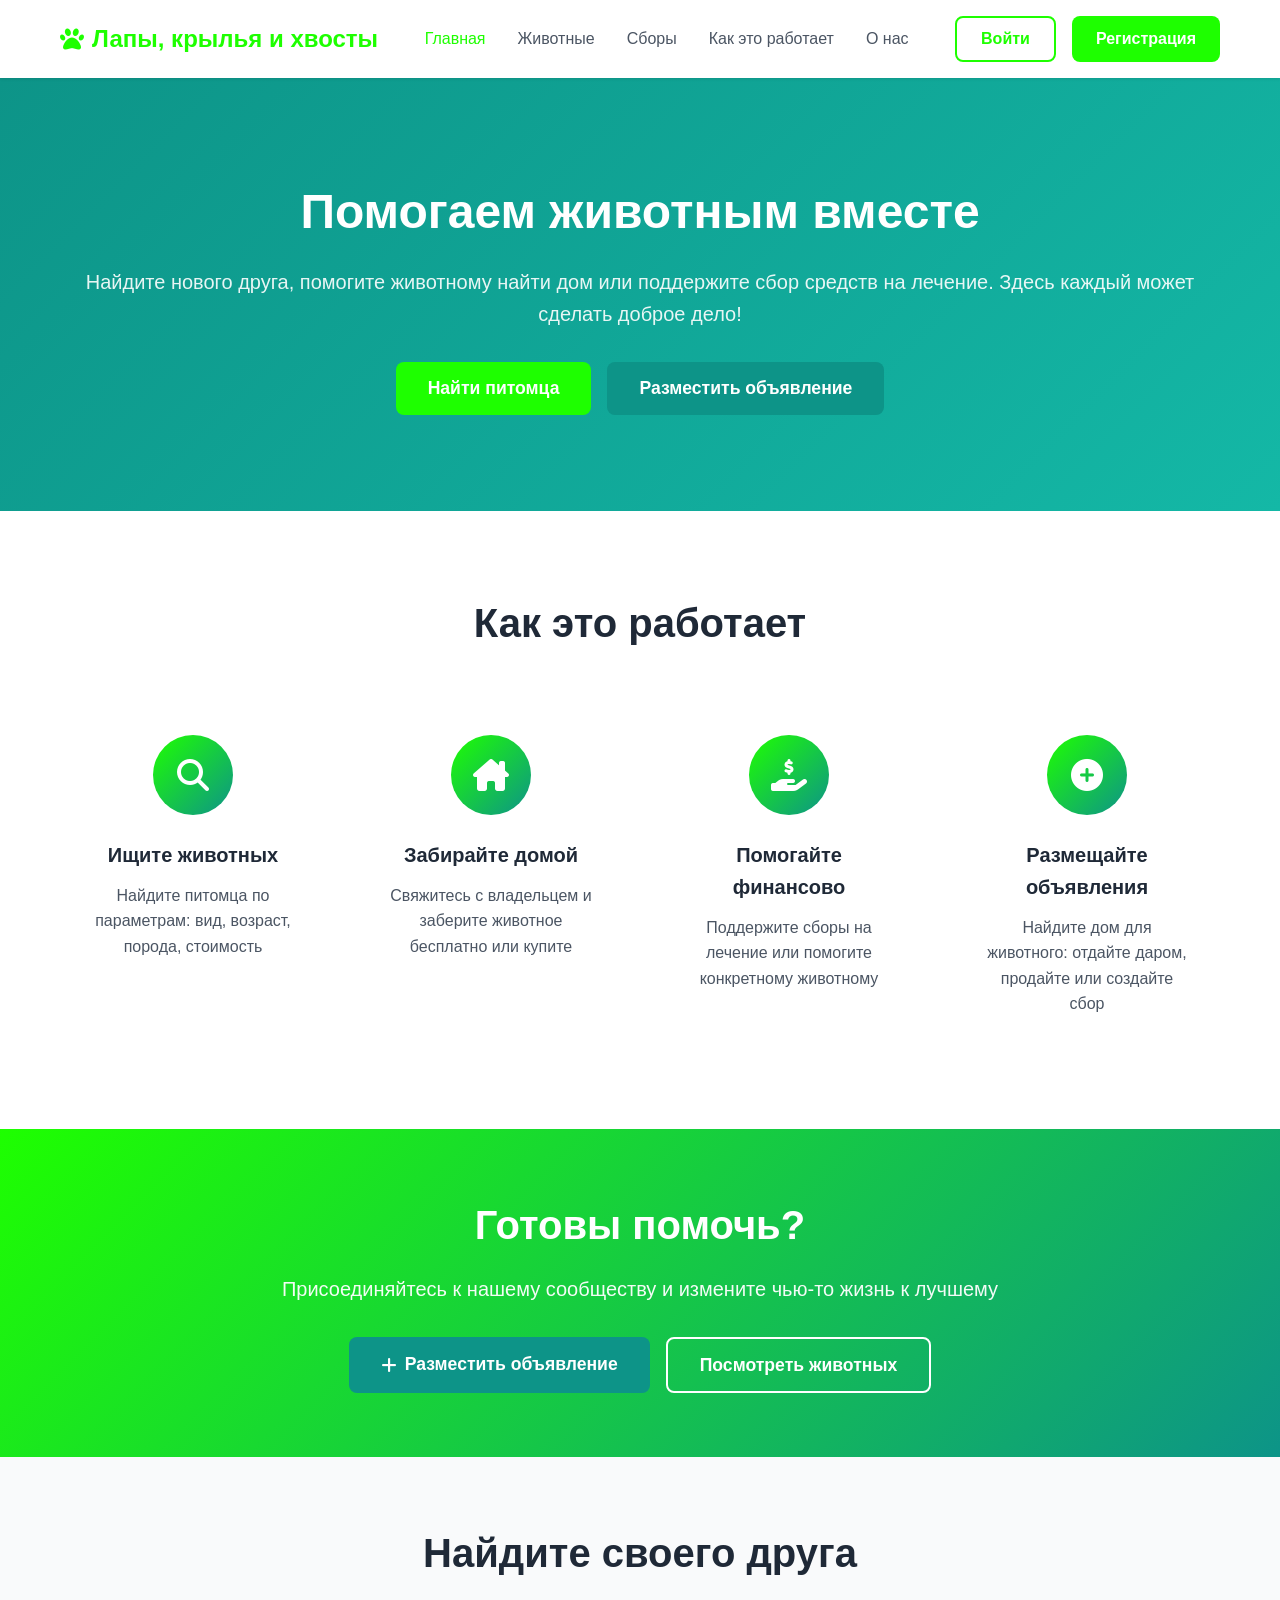
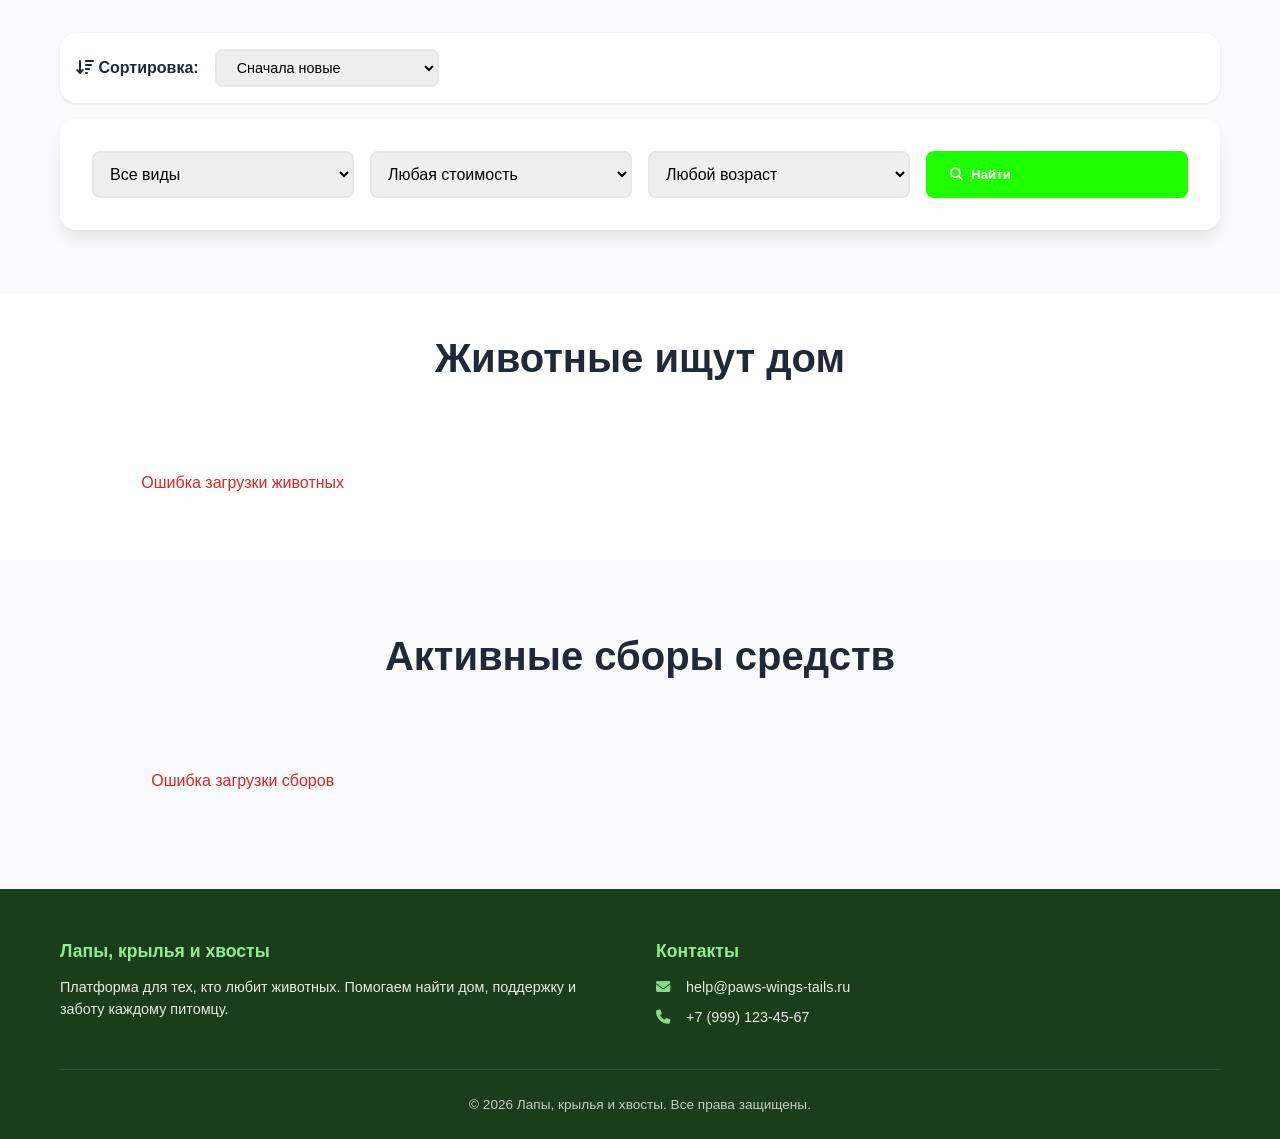
==== commit 540503b7: "5.1" ====
--- a/frontend/index.html
+++ b/frontend/index.html
@@ -163,15 +163,7 @@
         </div>
     </section>
 
-    <!-- Секция активных сборов -->
-<section class="fundraisers-section" id="fundraisers">
-    <div class="container">
-        <h2 class="section-title">Активные сборы средств</h2>
-        <div id="fundraisersGrid" class="animals-grid" style="grid-template-columns: repeat(auto-fill, minmax(320px, 1fr));">
-            <p style="text-align: center; padding: 2rem;"><i class="fa-solid fa-spinner fa-spin"></i> Загрузка...</p>
-        </div>
-    </div>
-</section>
+
 
     <!-- Каталог животных -->
     <section class="animals-section" id="animals">
@@ -182,7 +174,16 @@
             </div>
         </div>
     </section>
-
+    
+        <!-- Секция активных сборов -->
+    <section class="fundraisers-section" id="fundraisers">
+        <div class="container">
+            <h2 class="section-title">Активные сборы средств</h2>
+            <div id="fundraisersGrid" class="animals-grid" style="grid-template-columns: repeat(auto-fill, minmax(320px, 1fr));">
+                <p style="text-align: center; padding: 2rem;"><i class="fa-solid fa-spinner fa-spin"></i> Загрузка...</p>
+            </div>
+        </div>
+    </section>
     
 <footer class="simple-footer">
     <div class="container">
--- a/frontend/css/style.css
+++ b/frontend/css/style.css
@@ -44,7 +44,7 @@
     display: flex;
     align-items: center;
     justify-content: center;
-    background-image: url('../images/fon.jpg');
+    background-image: url('../fon.jpg');
     background-size: cover;
     background-position: center;
     background-attachment: fixed;
